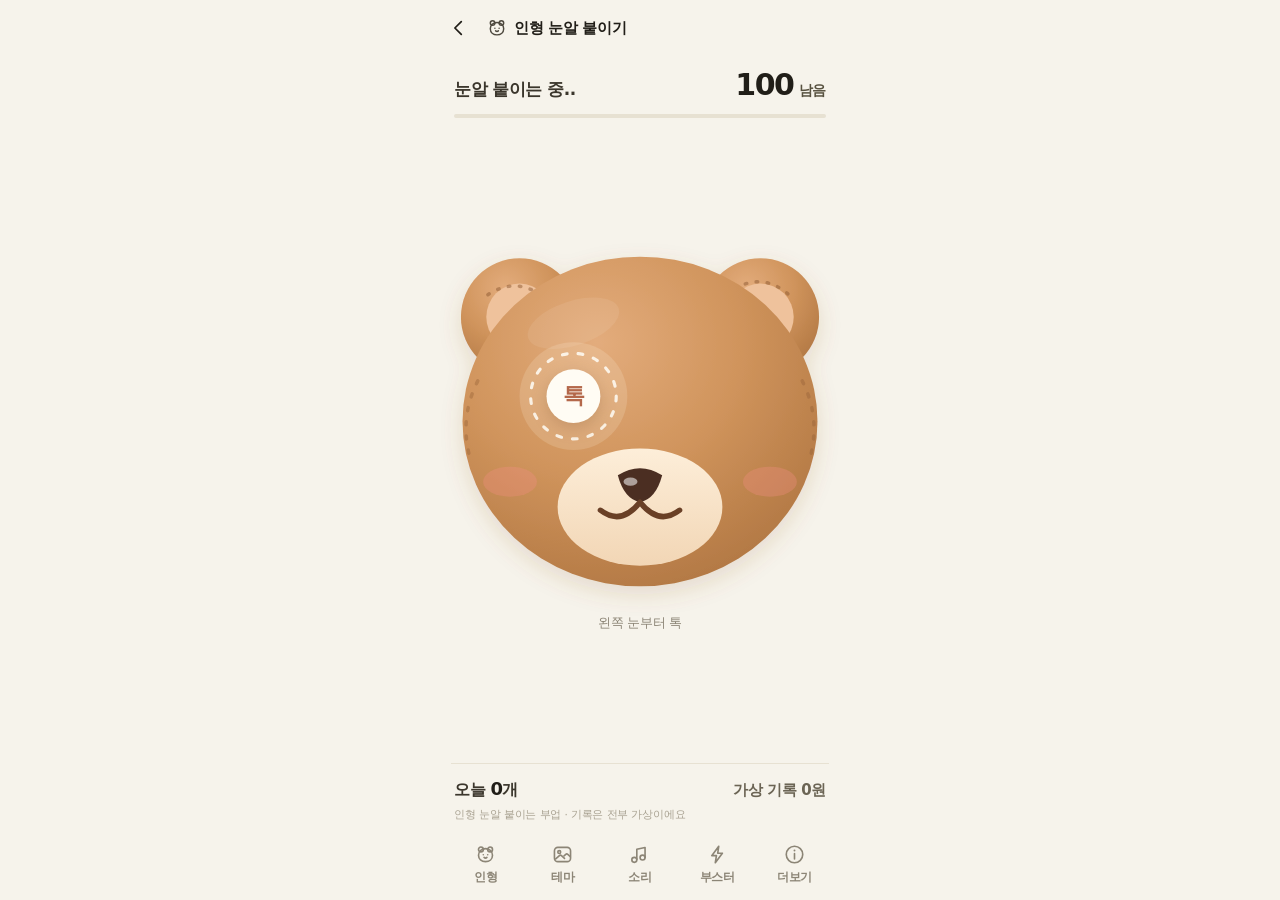
==== index.html @ b83a9cfe "인형마다 랜덤 눈 순서 + 콤보·삐끗 연출 + 최고 콤보 기록 (moktak19)" ====
<!DOCTYPE html>
<html lang="ko">
<head>
  <meta charset="utf-8" />
  <meta name="viewport" content="width=device-width, initial-scale=1, viewport-fit=cover, user-scalable=no" />
  <meta name="theme-color" content="#F6F3EB" />
  <meta name="description" content="곰돌이와 토끼 인형에 눈알을 톡톡 붙이며 잡생각을 비우는 힐링 엔터테인먼트, 인형 눈알 붙이기." />
  <title>인형 눈알 붙이기</title>
  <link rel="stylesheet" href="styles.css?v=moktak19" />
</head>
<body>
  <div class="app" id="app">

    <!-- 상단: 뒤로가기 · 앱 이름 (토스 미니앱 헤더와 같은 결) -->
    <header class="topbar">
      <button class="topbar__back" id="backBtn" type="button" aria-label="뒤로가기">
        <svg viewBox="0 0 24 24" width="22" height="22" fill="none" stroke="currentColor" stroke-width="1.9" stroke-linecap="round" stroke-linejoin="round" aria-hidden="true">
          <path d="M14.5 5 7.5 12l7 7" />
        </svg>
      </button>
      <span class="topbar__mark" aria-hidden="true">
        <svg viewBox="0 0 24 24" width="22" height="22" fill="none" stroke="currentColor" stroke-width="1.6" stroke-linecap="round" stroke-linejoin="round">
          <circle cx="7.2" cy="6.6" r="2.5" />
          <circle cx="16.8" cy="6.6" r="2.5" />
          <path d="M12 5.9c4.2 0 7.3 2.9 7.3 6.9s-3.1 6.7-7.3 6.7-7.3-2.7-7.3-6.7S7.8 5.9 12 5.9Z" />
          <path d="M9.7 12.2h.01M14.3 12.2h.01" />
          <path d="M10.5 15.1c.9.8 2.1.8 3 0" />
        </svg>
      </span>
      <h1 class="topbar__title">인형 눈알 붙이기</h1>
    </header>

    <!-- 상단 진행 한 줄 + 얇은 진행 바 -->
    <section class="progress" aria-label="오늘의 진행">
      <div class="progress__head">
        <p class="progress__label" id="progressLabel">눈알 붙이는 중..</p>
        <span class="focus-pill" id="focusPill" hidden>집중 <b id="focusTimer">30</b>초</span>
        <span class="combo-chip" id="comboChip" hidden aria-live="off">🔥 <b>2</b>연속</span>
        <p class="progress__count"><b id="remainCount">100</b><span>남음</span></p>
      </div>
      <div class="progress__track" role="progressbar" aria-label="오늘의 목표" aria-valuemin="0" aria-valuemax="100" aria-valuenow="0" id="progressBar">
        <span class="progress__fill" id="progressFill"></span>
      </div>
    </section>

    <!-- 인형 (화면의 주인공) -->
    <main class="stage" id="stage">
      <div class="doll-area" id="dollArea">
        <svg id="dollSvg" class="doll-svg" viewBox="34 0 252 294" role="img" aria-label="눈이 없는 인형. 인형 얼굴을 톡톡 눌러 눈을 붙여 주세요.">
          <defs>
            <radialGradient id="furBear" cx="38%" cy="26%" r="84%">
              <stop offset="0%" stop-color="#E3AC7C"/>
              <stop offset="48%" stop-color="#D0945C"/>
              <stop offset="100%" stop-color="#AE7440"/>
            </radialGradient>
            <radialGradient id="furRabbit" cx="38%" cy="24%" r="86%">
              <stop offset="0%" stop-color="#FFFDFA"/>
              <stop offset="52%" stop-color="#F7E5D0"/>
              <stop offset="100%" stop-color="#DDBC9A"/>
            </radialGradient>
            <linearGradient id="muzzleBear" x1="0" y1="0" x2="0" y2="1">
              <stop offset="0%" stop-color="#FDEED9"/>
              <stop offset="100%" stop-color="#F2D6B5"/>
            </linearGradient>
            <linearGradient id="muzzleRabbit" x1="0" y1="0" x2="0" y2="1">
              <stop offset="0%" stop-color="#FFFFFF"/>
              <stop offset="100%" stop-color="#FDEFE2"/>
            </linearGradient>
            <linearGradient id="ribbonSpecial" x1="0" y1="0" x2="1" y2="1">
              <stop offset="0%" stop-color="#FFE28A"/>
              <stop offset="45%" stop-color="#FFC24D"/>
              <stop offset="100%" stop-color="#F0A227"/>
            </linearGradient>
            <!-- 특별 주문 인형: 황금 털 / 리본 털 -->
            <radialGradient id="furGold" cx="36%" cy="24%" r="86%">
              <stop offset="0%" stop-color="#FFF6D4"/>
              <stop offset="42%" stop-color="#F8D172"/>
              <stop offset="78%" stop-color="#E3A32E"/>
              <stop offset="100%" stop-color="#BC7A15"/>
            </radialGradient>
            <linearGradient id="muzzleGold" x1="0" y1="0" x2="0" y2="1">
              <stop offset="0%" stop-color="#FFFAE4"/>
              <stop offset="100%" stop-color="#F6E1AB"/>
            </linearGradient>
            <radialGradient id="furRose" cx="38%" cy="24%" r="86%">
              <stop offset="0%" stop-color="#FFF4F5"/>
              <stop offset="52%" stop-color="#FBD9DF"/>
              <stop offset="100%" stop-color="#E6ADB7"/>
            </radialGradient>
            <linearGradient id="muzzleRose" x1="0" y1="0" x2="0" y2="1">
              <stop offset="0%" stop-color="#FFFFFF"/>
              <stop offset="100%" stop-color="#FCE4E8"/>
            </linearGradient>
            <radialGradient id="glowWarm">
              <stop offset="0%" stop-color="#FFD98F" stop-opacity="0.55"/>
              <stop offset="60%" stop-color="#FFD98F" stop-opacity="0.16"/>
              <stop offset="100%" stop-color="#FFD98F" stop-opacity="0"/>
            </radialGradient>
            <radialGradient id="glowRose">
              <stop offset="0%" stop-color="#FFC9D6" stop-opacity="0.5"/>
              <stop offset="60%" stop-color="#FFC9D6" stop-opacity="0.14"/>
              <stop offset="100%" stop-color="#FFC9D6" stop-opacity="0"/>
            </radialGradient>
            <filter id="plushShadow" x="-30%" y="-30%" width="160%" height="170%">
              <feDropShadow dx="0" dy="5" stdDeviation="7" flood-color="#8C5A34" flood-opacity="0.16"/>
            </filter>
          </defs>
          
          <g id="bodyLayer"></g>
          <g id="guideLayer"></g>
          <g id="eyesLayer"></g>
          <g id="fxLayer"></g>
        </svg>

        <div class="pop-layer" id="popLayer" aria-hidden="true"></div>
      </div>

      <!-- 지금 할 일 한 줄 -->
      <p class="hint" id="hint" aria-live="polite">눈을 톡 눌러 보세요</p>
    </main>

    <!-- 오늘 요약 한 줄 -->
    <section class="summary" aria-label="오늘의 기록">
      <p class="summary__left">오늘 <b id="todayCount">0</b>개</p>
      <p class="summary__right" id="summaryRight">가상 기록 0원</p>
    </section>
    <p class="notice-line">인형 눈알 붙이는 부업 · 기록은 전부 가상이에요</p>

    <!-- 하단 아이콘 탭 바 -->
    <nav class="tabbar" aria-label="메뉴">
      <button class="tab" id="tabDoll" type="button">
        <svg class="tab__icon" viewBox="0 0 24 24" fill="none" stroke="currentColor" stroke-width="1.7" stroke-linecap="round" stroke-linejoin="round" aria-hidden="true">
          <circle cx="7.2" cy="6.7" r="2.5" />
          <circle cx="16.8" cy="6.7" r="2.5" />
          <path d="M12 5.9c4.2 0 7.3 2.9 7.3 6.9s-3.1 6.7-7.3 6.7-7.3-2.7-7.3-6.7S7.8 5.9 12 5.9Z" />
          <path d="M9.7 12.2h.01M14.3 12.2h.01" />
          <path d="M10.5 15.1c.9.8 2.1.8 3 0" />
        </svg>
        <span class="tab__label">인형</span>
      </button>

      <button class="tab" id="tabTheme" type="button">
        <svg class="tab__icon" viewBox="0 0 24 24" fill="none" stroke="currentColor" stroke-width="1.7" stroke-linecap="round" stroke-linejoin="round" aria-hidden="true">
          <rect x="3.6" y="4.6" width="16.8" height="14.8" rx="3.6" />
          <circle cx="8.6" cy="9.5" r="1.5" />
          <path d="m4.9 16.6 3.9-3.5a1.6 1.6 0 0 1 2.1 0l3.2 2.9" />
          <path d="m13.6 13.5 1.8-1.6a1.6 1.6 0 0 1 2.1 0l2.4 2.2" />
        </svg>
        <span class="tab__label">테마</span>
      </button>

      <button class="tab" id="tabSound" type="button" aria-pressed="true">
        <svg class="tab__icon ico-on" viewBox="0 0 24 24" fill="none" stroke="currentColor" stroke-width="1.7" stroke-linecap="round" stroke-linejoin="round" aria-hidden="true">
          <path d="M9.2 17.1V6.6l8.6-1.9v10.4" />
          <circle cx="6.6" cy="17.6" r="2.6" />
          <circle cx="15.2" cy="15.2" r="2.6" />
        </svg>
        <svg class="tab__icon ico-off" viewBox="0 0 24 24" fill="none" stroke="currentColor" stroke-width="1.7" stroke-linecap="round" stroke-linejoin="round" aria-hidden="true">
          <path d="M9.2 17.1V6.6l8.6-1.9v10.4" />
          <circle cx="6.6" cy="17.6" r="2.6" />
          <circle cx="15.2" cy="15.2" r="2.6" />
          <path d="m4.4 4.2 15.2 15.6" />
        </svg>
        <span class="tab__label">소리</span>
      </button>

      <button class="tab" id="tabBoost" type="button">
        <svg class="tab__icon" viewBox="0 0 24 24" fill="none" stroke="currentColor" stroke-width="1.7" stroke-linecap="round" stroke-linejoin="round" aria-hidden="true">
          <path d="M13.3 3.4 6 13.2h4.9L9.7 20.6l7.4-9.9h-4.9z" />
        </svg>
        <span class="tab__label">부스터</span>
      </button>

      <button class="tab" id="tabMore" type="button">
        <svg class="tab__icon" viewBox="0 0 24 24" fill="none" stroke="currentColor" stroke-width="1.7" stroke-linecap="round" stroke-linejoin="round" aria-hidden="true">
          <circle cx="12" cy="12" r="8.6" />
          <path d="M12 11.1v5.5" />
          <circle cx="12" cy="7.9" r="1" fill="currentColor" stroke="none" />
        </svg>
        <span class="tab__label">더보기</span>
      </button>
    </nav>
  </div>

  <!-- ================= 더보기 메뉴 ================= -->
  <div class="sheet" id="moreSheet" data-overlay hidden>
    <div class="sheet__backdrop" data-close="moreSheet"></div>
    <div class="sheet__wrap">
      <div class="sheet__card" role="dialog" aria-modal="true" aria-label="더보기 메뉴">
        <button class="row" id="shareBtn" type="button">
          <svg class="row__icon" viewBox="0 0 24 24" fill="none" stroke="currentColor" stroke-width="1.7" stroke-linecap="round" stroke-linejoin="round" aria-hidden="true">
            <path d="M12 15.4V4.5" />
            <path d="m8.3 8.1 3.7-3.7 3.7 3.7" />
            <path d="M5.6 13.1v5.2a1.7 1.7 0 0 0 1.7 1.7h9.4a1.7 1.7 0 0 0 1.7-1.7v-5.2" />
          </svg>
          <span class="row__label">친구에게 공유</span>
        </button>

        <button class="row" id="notifyBtn" type="button">
          <svg class="row__icon" viewBox="0 0 24 24" fill="none" stroke="currentColor" stroke-width="1.7" stroke-linecap="round" stroke-linejoin="round" aria-hidden="true">
            <path d="M18.1 16.3H5.9c1.1-1.2 1.5-2.8 1.5-4.5 0-2.6 1.9-4.7 4.6-4.7s4.6 2.1 4.6 4.7c0 1.7.4 3.3 1.5 4.5Z" />
            <path d="M10.2 19.1a1.9 1.9 0 0 0 3.6 0" />
          </svg>
          <span class="row__label">알림 받기</span>
          <span class="row__note" id="notifyNote" hidden>켜짐</span>
        </button>

        <button class="row" id="recordBtn" type="button">
          <svg class="row__icon" viewBox="0 0 24 24" fill="none" stroke="currentColor" stroke-width="1.7" stroke-linecap="round" stroke-linejoin="round" aria-hidden="true">
            <circle cx="12" cy="12" r="3.1" />
            <path d="M12 3.6v2.1M12 18.3v2.1M3.6 12h2.1M18.3 12h2.1M6.1 6.1l1.5 1.5M16.4 16.4l1.5 1.5M17.9 6.1l-1.5 1.5M7.6 16.4l-1.5 1.5" />
          </svg>
          <span class="row__label">설정 및 기록</span>
        </button>

        <button class="row" id="aboutBtn" type="button">
          <svg class="row__icon" viewBox="0 0 24 24" fill="none" stroke="currentColor" stroke-width="1.7" stroke-linecap="round" stroke-linejoin="round" aria-hidden="true">
            <circle cx="12" cy="12" r="8.6" />
            <path d="M12 11.1v5.5" />
            <circle cx="12" cy="7.9" r="1" fill="currentColor" stroke="none" />
          </svg>
          <span class="row__label">안내 및 출처</span>
        </button>
      </div>
    </div>
  </div>

  <!-- ================= 인형 바꾸기 ================= -->
  <div class="sheet" id="dollSheet" data-overlay hidden>
    <div class="sheet__backdrop" data-close="dollSheet"></div>
    <div class="sheet__wrap">
      <div class="sheet__card" role="dialog" aria-modal="true" aria-label="인형 바꾸기">
        <p class="sheet__head">인형 바꾸기</p>
        <button class="opt" id="optBear" type="button" data-doll="bear">
          <span class="opt__face" aria-hidden="true">
            <svg viewBox="0 0 32 32" fill="none">
              <circle cx="16" cy="18" r="10" fill="#DDA36E" />
              <circle cx="7.5" cy="9.5" r="4.2" fill="#DDA36E" />
              <circle cx="24.5" cy="9.5" r="4.2" fill="#DDA36E" />
              <circle cx="12.4" cy="17.4" r="1.5" fill="#3B2A22" />
              <circle cx="19.6" cy="17.4" r="1.5" fill="#3B2A22" />
              <path d="M14.4 21.4q1.6 1.3 3.2 0" stroke="#3B2A22" stroke-width="1.3" stroke-linecap="round" />
            </svg>
          </span>
          <span class="opt__label">곰돌이</span>
          <svg class="opt__check" viewBox="0 0 24 24" width="20" height="20" fill="none" stroke="currentColor" stroke-width="2" stroke-linecap="round" stroke-linejoin="round" aria-hidden="true"><path d="m5.5 12.6 4.2 4.2 8.8-9.6" /></svg>
        </button>
        <button class="opt" id="optRabbit" type="button" data-doll="rabbit">
          <span class="opt__face" aria-hidden="true">
            <svg viewBox="0 0 32 32" fill="none">
              <ellipse cx="11.5" cy="8.5" rx="3.3" ry="6.3" fill="#F3E3D0" stroke="#E2CDB4" stroke-width="0.8" />
              <ellipse cx="20.5" cy="8.5" rx="3.3" ry="6.3" fill="#F3E3D0" stroke="#E2CDB4" stroke-width="0.8" />
              <circle cx="16" cy="19.5" r="9.4" fill="#FBF1E4" />
              <circle cx="12.7" cy="18.6" r="1.5" fill="#3B2A22" />
              <circle cx="19.3" cy="18.6" r="1.5" fill="#3B2A22" />
              <path d="M14.6 22.4q1.4 1.2 2.8 0" stroke="#3B2A22" stroke-width="1.3" stroke-linecap="round" />
            </svg>
          </span>
          <span class="opt__label">토끼</span>
          <svg class="opt__check" viewBox="0 0 24 24" width="20" height="20" fill="none" stroke="currentColor" stroke-width="2" stroke-linecap="round" stroke-linejoin="round" aria-hidden="true"><path d="m5.5 12.6 4.2 4.2 8.8-9.6" /></svg>
        </button>
      </div>
    </div>
  </div>

  <!-- ================= 테마 ================= -->
  <div class="sheet" id="themeSheet" data-overlay hidden>
    <div class="sheet__backdrop" data-close="themeSheet"></div>
    <div class="sheet__wrap">
      <div class="sheet__card" role="dialog" aria-modal="true" aria-label="배경 테마">
        <p class="sheet__head">배경 테마</p>
        <div class="swatches" id="swatches" role="group" aria-label="배경 테마"></div>
        <button class="row" id="ribbonRow" type="button">
          <svg class="row__icon" viewBox="0 0 24 24" fill="none" stroke="currentColor" stroke-width="1.7" stroke-linecap="round" stroke-linejoin="round" aria-hidden="true">
            <path d="M12 3.6 14 9l5.8.6-4.3 3.8 1.2 5.7L12 16.3 7.3 19.1l1.2-5.7L4.2 9.6 10 9z" />
          </svg>
          <span class="row__label">스페셜 배경</span>
          <span class="row__note" id="ribbonNote">광고 보고 열기</span>
        </button>
      </div>
    </div>
  </div>

  <!-- ================= 알림 받기 (버튼을 눌렀을 때만) ================= -->
  <div class="notify" id="notifySheet" data-overlay hidden>
    <div class="notify__backdrop" data-close="notifySheet"></div>
    <div class="notify__panel" role="dialog" aria-modal="true" aria-labelledby="notifyTitle">
      <h2 class="notify__title" id="notifyTitle">매일 인형 눈알 알림을<br />보내드릴까요?</h2>
      <p class="notify__sub" id="notifySub">눈알 붙일 시간, 살짝 알려드릴게요</p>

      <div class="notify__preview">
        <span class="notify__icon" aria-hidden="true">
          <svg viewBox="0 0 32 32" fill="none">
            <circle cx="16" cy="18.5" r="9" fill="#DDA36E" />
            <circle cx="8.4" cy="10.4" r="3.7" fill="#DDA36E" />
            <circle cx="23.6" cy="10.4" r="3.7" fill="#DDA36E" />
            <circle cx="12.8" cy="17.6" r="1.4" fill="#3B2A22" />
            <circle cx="19.2" cy="17.6" r="1.4" fill="#3B2A22" />
            <path d="M14.6 21.4q1.4 1.2 2.8 0" stroke="#3B2A22" stroke-width="1.2" stroke-linecap="round" />
          </svg>
        </span>
        <div class="notify__text">
          <p class="notify__text-title">오늘의 눈알</p>
          <p class="notify__text-body" id="notifyPreview">오늘 남은 눈알, 인형에 톡 붙이러 오세요.</p>
        </div>
      </div>

      <p class="notify__consent" id="notifyConsent">선택 · 인형 눈알 알림 신청서</p>

      <button class="btn-toss" id="notifyAgree" type="button">동의하고 알림받기</button>
      <button class="btn-toss btn-toss--ghost" id="notifyLater" type="button">나중에</button>
    </div>
  </div>

  <!-- ================= 종료 확인 ================= -->
  <div class="modal" id="exitModal" data-overlay hidden>
    <div class="modal-backdrop" data-close="exitModal"></div>
    <div class="modal-card" role="dialog" aria-modal="true" aria-labelledby="exitTitle">
      <h2 id="exitTitle">앱을 종료할까요?</h2>
      <p>지금까지 만든 인형 <b id="exitTotal">0</b>개는 기기에 저장돼요.<br />내일 또 만나요!</p>
      <div class="modal-actions">
        <button class="btn btn--ghost" id="exitStay" type="button">계속 만들기</button>
        <button class="btn btn--dark" id="exitLeave" type="button">나가기</button>
      </div>
    </div>
  </div>

  <!-- ================= 설정 및 기록 ================= -->
  <div class="modal" id="recordModal" data-overlay hidden>
    <div class="modal-backdrop" data-close="recordModal"></div>
    <div class="modal-card modal-card--left" role="dialog" aria-modal="true" aria-labelledby="recordTitle">
      <h2 id="recordTitle">설정 및 기록</h2>
      <p class="modal-lead">기록은 이 기기의 브라우저에만 저장돼요.</p>
      <div class="stat-grid">
        <span>완성한 인형<strong id="statTotal">0</strong></span>
        <span>오늘 완성<strong id="statToday">0</strong></span>
        <span>특별 주문<strong id="statEvent">0</strong></span>
        <span>최고 콤보<strong id="statCombo">0연속</strong></span>
      </div>
      <div class="switch-row">
        <span>눈 위치 가이드</span>
        <button class="switch" id="guideSwitch" type="button" role="switch" aria-checked="true" aria-label="눈 위치 가이드">
          <i aria-hidden="true"></i>
        </button>
      </div>
      <div class="modal-actions">
        <button class="btn btn--ghost" id="resetBtn" type="button">기록 초기화</button>
        <button class="btn btn--primary" type="button" data-close="recordModal">확인</button>
      </div>
    </div>
  </div>

  <!-- ================= 안내 및 출처 ================= -->
  <div class="modal" id="aboutModal" data-overlay hidden>
    <div class="modal-backdrop" data-close="aboutModal"></div>
    <div class="modal-card modal-card--left" role="dialog" aria-modal="true" aria-labelledby="aboutTitle">
      <h2 id="aboutTitle">안내 및 출처</h2>
      <dl class="about-list">
        <dt>랜덤 눈 순서</dt>
        <dd>인형마다 <b>왼쪽·오른쪽</b> 중 먼저 붙일 눈이 랜덤으로 정해져요. 점선 가이드와 한 줄 안내가 가리키는 눈부터 톡 붙이면 돼요.</dd>
        <dt>콤보</dt>
        <dd>순서대로 실수 없이 완성하면 <b>연속 콤보</b>가 쌓이고, 5연속·10연속부터는 가상 기록에 작은 보너스가 붙어요. 반대쪽 눈이나 다른 곳을 누르면 콤보가 <b>0</b>으로 돌아가고, 바로 이어서 붙일 수 있어요. 점수·등급·제한시간은 없어요.</dd>
        <dt>가상 기록</dt>
        <dd>오늘의 기록은 앱을 즐기기 위한 <b>가상의 숫자</b>예요. 실제 현금이나 토스포인트로 지급되지 않아요.</dd>
        <dt>광고</dt>
        <dd>화면 아래 <b>배너 광고</b>는 앱을 쓰는 동안 조용히 보여요. 보상형 광고(집중 모드·스페셜 배경)는 <b>사전 안내를 거쳐</b> 재생되고, 쉬어가기 카드는 광고 없이 이어져요.</dd>
        <dt>알림</dt>
        <dd>알림은 <b>동의한 경우에만</b> 매일 저녁 8시에 보내요. 더보기 → 알림 받기에서 언제든 끌 수 있어요.</dd>
        <dt>그림과 소리</dt>
        <dd>인형 그림은 직접 그린 인라인 SVG, 소리는 Web Audio로 만든 합성음이에요. 외부 이미지·폰트·음원 요청은 없어요.</dd>
        <dt>저장</dt>
        <dd>만든 인형 수와 설정은 이 기기의 브라우저 저장소에만 남아요.</dd>
      </dl>
      <div class="modal-actions">
        <button class="btn btn--primary" type="button" data-close="aboutModal">확인</button>
      </div>
    </div>
  </div>

  <!-- ================= 광고 사전 안내 ================= -->
  <div class="modal" id="adNoticeModal" data-overlay hidden>
    <div class="modal-backdrop" data-close="adNoticeModal"></div>
    <div class="modal-card" role="dialog" aria-modal="true" aria-labelledby="adNoticeTitle">
      <span class="pill pill--ad">광고 안내</span>
      <h2 id="adNoticeTitle">광고를 보고 이어서 즐겨요</h2>
      <p id="adNoticeDesc">광고 시청 후 적용돼요.</p>
      <p class="ad-notice-note">광고는 몇 초간 재생되고, 끝까지 보면 적용돼요. 중간에 닫으면 적용되지 않아요.</p>
      <div class="modal-actions">
        <button class="btn btn--ghost" id="adCancel" type="button">다음에</button>
        <button class="btn btn--primary" id="adConfirm" type="button">광고 보기</button>
      </div>
    </div>
  </div>

  <!-- ================= 광고 재생 (데모) ================= -->
  <div class="modal modal--ad" id="adPlayerModal" data-overlay hidden>
    <div class="modal-backdrop"></div>
    <div class="ad-player" role="dialog" aria-modal="true" aria-labelledby="adPlayerTitle">
      <div class="ad-player__top">
        <span class="pill pill--demo" id="adPlayerKind">보상형 광고 (데모)</span>
        <span class="ad-player__left" id="adPlayerLeft">5초</span>
      </div>
      <div class="ad-player__scene" aria-hidden="true">
        <div class="ad-scene__bear">🧸</div>
        <div class="ad-scene__copy" id="adPlayerTitle">곰돌이도 깜짝 놀란<br />광고 시청 시간</div>
        <div class="ad-scene__spark">✦</div>
        <div class="ad-scene__spark ad-scene__spark--2">✦</div>
      </div>
      <div class="ad-player__bar"><span id="adPlayerFill"></span></div>
      <p class="ad-player__note">데모 광고예요. 실제 광고가 아닙니다.<br />끝까지 보면 적용돼요.</p>
    </div>
  </div>

  <!-- ================= 쉬어가기 카드 (배너를 눌렀을 때만) ================= -->
  <div class="modal" id="restModal" data-overlay hidden>
    <div class="modal-backdrop" data-close="restModal"></div>
    <div class="modal-card modal-card--rest" role="dialog" aria-modal="true" aria-labelledby="restTitle">
      <div class="rest-burst" id="restBurst" aria-hidden="true"></div>
      <span class="pill pill--coral" id="restPill">잠깐 쉬어가요</span>
      <h2 id="restTitle">인형 10개 완성!</h2>
      <p id="restMessage">어깨 한 번 펴고, 물 한 모금 마셔요.</p>
      <div class="rest-summary" id="restSummary"></div>
      <p class="rest-note">쉬는 동안 광고는 나오지 않아요.</p>
      <div class="modal-actions">
        <button class="btn btn--primary" id="restClose" type="button">계속 만들기</button>
      </div>
    </div>
  </div>

  <!-- 쉬어가기 배너: 흐름을 끊지 않는 가벼운 알림 -->
  <button class="rest-banner" id="restBanner" type="button" hidden>
    <span class="rest-banner__leaf" aria-hidden="true">
      <svg viewBox="0 0 24 24" width="16" height="16" fill="none" stroke="currentColor" stroke-width="1.7" stroke-linecap="round" stroke-linejoin="round">
        <path d="M19.5 4.6c-7.6.3-13 3.8-13 9.7 0 1.6.4 3 1.1 4.1" />
        <path d="M6.3 18.7C4.9 15.4 5.8 11.9 8.6 9.4c2.2-2 5.5-3.1 9-3" />
      </svg>
    </span>
    <span class="rest-banner__text">인형 <b id="restBannerCount">10</b>개 완성! 잠깐 쉬어갈까요?</span>
    <span class="rest-banner__cta">쉬어가기</span>
  </button>

  <div class="toast" id="toast" hidden role="status"></div>

  <!-- 하단 고정 배너 자리: 토스 앱에서 TossAds.attachBanner가 채워요 (높이 102px) -->
  <div class="banner-slot" id="tossBannerSlot" hidden></div>

  <noscript>
    <p style="padding:24px;text-align:center;font-family:sans-serif">이 미니앱을 사용하려면 자바스크립트를 켜 주세요.</p>
  </noscript>

  <script src="app.js?v=moktak19"></script>
</body>
</html>
---- styles.css ----
/* =========================================================
   인형 눈알 붙이기 — styles.css
   목탁 두드리기 스타일: 크림 배경 · 카드 없는 큰 인형 · 얇은 진행 바 · 아이콘 탭 바
   외부 리소스 없음 (폰트·이미지·CDN 요청 0건)
   ========================================================= */

:root {
  --bg: #F6F3EB;
  --bg-soft: #F1EDE1;
  --card: #FBF8F0;
  --sheet: #F5F0E4;
  --ink: #211E18;
  --ink-2: #4E493F;
  --ink-3: #8C8576;
  --ink-4: #A9A292;
  --line: #E7E1D2;
  --track: #DFD8C7;
  --fill: #B9AE97;
  --blue: #3182F6;
  --blue-deep: #1B64DA;
  --coral: #E8705A;
  --mint: #3FAE8E;
  --shadow-card: 0 18px 46px rgba(62, 52, 32, 0.16), 0 2px 8px rgba(62, 52, 32, 0.05);
  --radius-lg: 24px;
  --radius-md: 18px;
  --banner-h: 0px;   /* 하단 고정 배너 자리 (토스 앱에서 102px) */
  --font: "Pretendard", "Apple SD Gothic Neo", "Malgun Gothic", system-ui, -apple-system, "Segoe UI", sans-serif;
}

* { box-sizing: border-box; }

[hidden] { display: none !important; }

html, body {
  margin: 0;
  padding: 0;
  min-height: 100%;
}

body {
  overflow-x: hidden;
  font-family: var(--font);
  word-break: keep-all;
  overflow-wrap: break-word;
  color: var(--ink);
  background: var(--bg);
  -webkit-font-smoothing: antialiased;
  -webkit-tap-highlight-color: transparent;
  overscroll-behavior-y: none;
}

/* ---------------- 앱 틀 ---------------- */
.app {
  position: relative;
  width: 100%;
  max-width: 430px;
  min-height: 100dvh;
  margin: 0 auto;
  padding: 0 22px;
  display: flex;
  flex-direction: column;
}

/* ---------------- 상단 ---------------- */
.topbar {
  display: flex;
  align-items: center;
  gap: 3px;
  height: 56px;
  flex: 0 0 auto;
  padding-top: env(safe-area-inset-top);
}

.topbar__back {
  width: 38px;
  height: 38px;
  margin-left: -11px;
  display: grid;
  place-items: center;
  border: 0;
  border-radius: 50%;
  background: transparent;
  color: var(--ink);
  cursor: pointer;
  transition: background 0.16s ease, transform 0.16s ease;
}
.topbar__back:active { background: rgba(33, 30, 24, 0.06); transform: scale(0.94); }

.topbar__mark {
  display: grid;
  place-items: center;
  width: 26px;
  height: 26px;
  margin: 0 1px 0 3px;
  color: var(--ink-2);
}

.topbar__title {
  margin: 0;
  font-size: 15px;
  font-weight: 600;
  letter-spacing: -0.35px;
  color: var(--ink);
  white-space: nowrap;
  overflow: hidden;
  text-overflow: ellipsis;
}

/* ---------------- 진행 한 줄 ---------------- */
.progress {
  flex: 0 0 auto;
  margin-top: 14px;
  padding: 0 3px;
}

.progress__head {
  display: flex;
  align-items: baseline;
  gap: 8px;
}

.progress__label {
  margin: 0;
  min-width: 0;
  font-size: 17px;
  font-weight: 600;
  letter-spacing: -0.5px;
  color: #3B362C;
  white-space: nowrap;
  overflow: hidden;
  text-overflow: ellipsis;
}

.focus-pill {
  padding: 3px 8px 4px;
  border-radius: 999px;
  background: #EEE5CF;
  color: #7A6535;
  font-size: 10.5px;
  font-weight: 700;
  letter-spacing: -0.2px;
  white-space: nowrap;
  animation: chipPop 0.3s ease both;
}
.focus-pill b { font-weight: 800; font-variant-numeric: tabular-nums; }

/* 연속 콤보 칩: 진행 한 줄 안에서 진행을 방해하지 않는 작은 칩 */
.combo-chip {
  flex: 0 0 auto;
  padding: 3px 8px 4px;
  border-radius: 999px;
  background: #F7E4D8;
  color: #A85A36;
  font-size: 10.5px;
  font-weight: 700;
  letter-spacing: -0.2px;
  white-space: nowrap;
  font-variant-numeric: tabular-nums;
}
.combo-chip b { font-weight: 800; }
.combo-chip.is-hot { background: #F5D3B8; color: #8E3F1F; }
.combo-chip.is-pop { animation: chipPop 0.32s cubic-bezier(0.2, 1.5, 0.4, 1) both; }

.progress__count {
  margin: 0 0 0 auto;
  display: flex;
  align-items: baseline;
  gap: 5px;
  white-space: nowrap;
}
.progress__count b {
  font-size: 30px;
  font-weight: 800;
  letter-spacing: -1.4px;
  line-height: 1;
  color: var(--ink);
  font-variant-numeric: tabular-nums;
}
.progress__count span {
  font-size: 14px;
  font-weight: 600;
  letter-spacing: -0.3px;
  color: #57513F;
}

.progress__track {
  height: 4px;
  margin-top: 13px;
  border-radius: 999px;
  background: var(--track);
  overflow: hidden;
}
.progress__fill {
  display: block;
  height: 100%;
  width: 0%;
  border-radius: inherit;
  background: var(--fill);
  transition: width 0.5s cubic-bezier(0.22, 1, 0.36, 1), background 0.3s ease;
}
.progress.is-done .progress__fill { background: #94B49F; }
.progress.is-done .progress__count b { color: #3D6B54; }

/* ---------------- 인형 무대 (카드 없음) ---------------- */
.stage {
  position: relative;
  flex: 1 1 auto;
  min-height: 0;
  display: flex;
  flex-direction: column;
  align-items: center;
  justify-content: center;
  padding: 4px 0 0;
  touch-action: manipulation;
}

.doll-area {
  position: relative;
  width: 100%;
  flex: 0 1 auto;
  display: flex;
  align-items: center;
  justify-content: center;
}

/* 삐끗: 콤보가 끊길 때 인형이 짧게 흔들려요 */
.doll-area.is-shake { animation: dollShake 0.42s cubic-bezier(0.36, 0.07, 0.19, 0.97); }

.doll-svg {
  flex: 0 0 auto;
  width: min(96vw, 50dvh, 374px);
  height: auto;
  display: block;
  overflow: visible;
  cursor: pointer;
  touch-action: manipulation;
  user-select: none;
  -webkit-user-select: none;
}


.doll-svg.is-enter #bodyLayer { animation: dollEnter 0.26s cubic-bezier(0.2, 1.2, 0.35, 1) both; }
.doll-svg.is-float #bodyLayer { animation: dollFloat 4s ease-in-out infinite; }
.doll-svg.is-happy #bodyLayer { animation: dollHappy 0.34s cubic-bezier(0.3, 1.4, 0.4, 1); }
.doll-svg.is-peek #bodyLayer { animation: dollPeek 0.45s ease-in-out; }

/* 특별 주문 인형: 은은하게 번지는 빛과 장식 */
.event-glow {
  transform-box: fill-box;
  transform-origin: center;
  animation: eventGlow 3.2s ease-in-out infinite;
}
.event-deco { filter: drop-shadow(0 2px 3px rgba(120, 80, 30, 0.22)); }

/* ---------------- 눈알 ---------------- */
.eye { transform-box: view-box; }
.eye-inner {
  transform-box: fill-box;
  transform-origin: center;
  animation: eyePress 0.15s cubic-bezier(0.2, 1.2, 0.4, 1) both;
}
.eye .eye-white { fill: #fffdf8; stroke: rgba(96, 62, 40, 0.24); stroke-width: 1.4; }
.eye .eye-iris { fill: #3b2a22; }
.eye .eye-glint { fill: #fff; }

.ripple {
  fill: none;
  stroke: #C98563;
  stroke-width: 2;
  transform-box: fill-box;
  transform-origin: center;
  animation: rippleOut 0.34s ease-out forwards;
}
.glue {
  fill: #F3E1BC;
  opacity: 0.8;
  transform-box: fill-box;
  transform-origin: center;
  animation: glueSquish 0.32s ease-out forwards;
}

/* ---------------- 톡톡 가이드 ---------------- */
.guide-halo { fill: #FFF6E4; opacity: 0.16; animation: guideHalo 2.2s ease-in-out infinite; }
.guide-ring {
  fill: none;
  stroke: #FFFDF6;
  stroke-width: 2;
  stroke-dasharray: 3 7;
  stroke-linecap: round;
  opacity: 0.85;
  animation: guideSpin 9s linear infinite;
}
.guide-ring.is-soft { opacity: 0.38; }
.guide-ring.is-nudge { animation: guideNudge 0.5s ease-in-out 2; }

.tap-pointer { filter: drop-shadow(0 3px 5px rgba(110, 62, 34, 0.22)); }
.tap-pointer__bob { animation: pointerBob 1.2s ease-in-out infinite; }
.tap-pointer__label {
  font-family: var(--font);
  font-size: 14px;
  font-weight: 800;
  letter-spacing: -0.2px;
  fill: #B4684A;
}

/* ---------------- 한 줄 안내 ---------------- */
.hint {
  position: relative;
  z-index: 2;
  flex: 0 0 auto;
  margin: 8px 0 0;
  min-height: 20px;
  display: flex;
  align-items: center;
  justify-content: center;
  padding: 0 6px;
  text-align: center;
  font-size: 13px;
  font-weight: 500;
  line-height: 1.45;
  letter-spacing: -0.25px;
  color: var(--ink-3);
}
.hint.is-reaction {
  color: #3C372C;
  font-weight: 700;
  animation: hintPop 0.34s cubic-bezier(0.2, 1.5, 0.4, 1) both;
}
.hint.is-event { color: #9A6A16; }
.hint.is-event.is-reaction { color: #8A5C10; }

/* 연출 */
.pop-layer { position: absolute; inset: 0; pointer-events: none; overflow: hidden; z-index: 4; }

.confetti {
  position: absolute;
  top: 0;
  left: 0;
  width: 7px;
  height: 11px;
  border-radius: 2px;
  opacity: 0;
  animation: confettiFall 1.1s ease-out forwards;
}
.spark {
  position: absolute;
  font-size: 12px;
  color: #D9A93F;
  opacity: 0;
  animation: sparkle 0.7s ease-out forwards;
}

/* ---------------- 오늘 요약 ---------------- */
.summary {
  flex: 0 0 auto;
  display: flex;
  align-items: baseline;
  justify-content: space-between;
  gap: 12px;
  margin-top: 8px;
  padding: 14px 3px 0;
  border-top: 1px solid var(--line);
}
.summary__left,
.summary__right {
  margin: 0;
  font-size: 16px;
  font-weight: 600;
  letter-spacing: -0.4px;
  color: #3B362C;
  white-space: nowrap;
}
.summary__left b {
  font-size: 18px;
  font-weight: 800;
  letter-spacing: -0.5px;
  color: var(--ink);
  font-variant-numeric: tabular-nums;
}
.summary__right {
  font-size: 15px;
  font-weight: 600;
  color: #6B6454;
  font-variant-numeric: tabular-nums;
}

.notice-line {
  flex: 0 0 auto;
  margin: 7px 0 0;
  padding: 0 3px;
  font-size: 10.5px;
  font-weight: 500;
  letter-spacing: -0.15px;
  color: var(--ink-4);
}

/* ---------------- 하단 아이콘 탭 바 ---------------- */
.tabbar {
  flex: 0 0 auto;
  display: grid;
  grid-template-columns: repeat(5, 1fr);
  gap: 0;
  margin: 6px -4px 0;
  padding: 6px 0 calc(8px + env(safe-area-inset-bottom));
}

.tab {
  position: relative;
  display: flex;
  flex-direction: column;
  align-items: center;
  justify-content: center;
  gap: 5px;
  min-height: 58px;
  padding: 6px 0 7px;
  border: 0;
  border-radius: 15px;
  background: transparent;
  color: #8C8576;
  font-family: inherit;
  cursor: pointer;
  transition: background 0.18s ease, color 0.18s ease, transform 0.14s ease;
}
.tab:active { transform: scale(0.96); }
.tab.is-active { background: rgba(60, 50, 30, 0.07); color: var(--ink); }

.tab__icon {
  width: 23px;
  height: 23px;
  display: block;
}
.tab__label {
  font-size: 12px;
  font-weight: 600;
  letter-spacing: -0.3px;
  line-height: 1;
  white-space: nowrap;
}

.tab .ico-off { display: none; }
.tab.is-muted .ico-on { display: none; }
.tab.is-muted .ico-off { display: block; }

/* ---------------- 바텀시트 (더보기 · 인형 · 테마) ---------------- */
.sheet {
  position: fixed;
  inset: 0;
  z-index: 110;
  display: flex;
  align-items: flex-end;
  justify-content: center;
}

.sheet__backdrop {
  position: absolute;
  inset: 0;
  background: rgba(38, 32, 20, 0.38);
  animation: fadeIn 0.2s ease both;
}

.sheet__wrap {
  position: relative;
  z-index: 1;
  width: 100%;
  max-width: 430px;
  padding: 0 14px calc(78px + env(safe-area-inset-bottom));
  animation: sheetUp 0.3s cubic-bezier(0.22, 1, 0.36, 1) both;
}

.sheet__card {
  padding: 7px 6px;
  border-radius: 22px;
  background: var(--sheet);
  box-shadow: 0 24px 60px rgba(46, 38, 22, 0.26);
}

.sheet__head {
  margin: 0;
  padding: 12px 16px 6px;
  font-size: 12.5px;
  font-weight: 600;
  letter-spacing: -0.2px;
  color: var(--ink-3);
}

.row {
  display: flex;
  align-items: center;
  gap: 14px;
  width: 100%;
  min-height: 58px;
  padding: 14px 16px;
  border: 0;
  border-radius: 16px;
  background: transparent;
  font-family: inherit;
  font-size: 15.5px;
  font-weight: 600;
  letter-spacing: -0.4px;
  color: #29251D;
  text-align: left;
  cursor: pointer;
  transition: background 0.15s ease;
}
.row:active { background: rgba(33, 30, 24, 0.06); }
.row__icon { flex: 0 0 auto; width: 22px; height: 22px; color: #38332A; }
.row__label { flex: 1 1 auto; min-width: 0; }
.row__note {
  flex: 0 0 auto;
  font-size: 12px;
  font-weight: 600;
  color: var(--ink-3);
  letter-spacing: -0.2px;
}

/* 인형 · 테마 옵션 */
.opt {
  display: flex;
  align-items: center;
  gap: 13px;
  width: 100%;
  min-height: 62px;
  padding: 10px 16px;
  border: 0;
  border-radius: 16px;
  background: transparent;
  font-family: inherit;
  font-size: 15.5px;
  font-weight: 600;
  letter-spacing: -0.4px;
  color: #29251D;
  text-align: left;
  cursor: pointer;
  transition: background 0.15s ease;
}
.opt:active { background: rgba(33, 30, 24, 0.06); }
.opt__face {
  flex: 0 0 auto;
  width: 34px;
  height: 34px;
  display: grid;
  place-items: center;
  border-radius: 50%;
  background: #EFE9DA;
}
.opt__face svg { width: 30px; height: 30px; display: block; }
.opt__label { flex: 1 1 auto; }
.opt__check { flex: 0 0 auto; color: var(--ink-3); opacity: 0; transform: scale(0.8); transition: opacity 0.15s ease, transform 0.15s ease; }
.opt.is-active .opt__check { opacity: 1; transform: scale(1); }
.opt.is-active .opt__label { font-weight: 700; }

.swatches {
  display: flex;
  gap: 12px;
  padding: 10px 18px 16px;
}
.swatch {
  width: 34px;
  height: 34px;
  padding: 0;
  border: 1px solid rgba(60, 50, 30, 0.14);
  border-radius: 50%;
  cursor: pointer;
  background-clip: content-box;
  transition: transform 0.15s ease, box-shadow 0.15s ease;
}
.swatch:active { transform: scale(0.92); }
.swatch.is-active { box-shadow: 0 0 0 2px var(--bg-soft), 0 0 0 4px #6F6753; }
.swatch--special {
  background:
    linear-gradient(135deg, #FFE28A 0%, #FFC24D 48%, #F0A227 100%);
}

/* ---------------- 알림 동의 시트 (다크) ---------------- */
.notify {
  position: fixed;
  inset: 0;
  z-index: 120;
  display: flex;
  align-items: flex-end;
  justify-content: center;
}

.notify__backdrop {
  position: absolute;
  inset: 0;
  background: rgba(10, 10, 12, 0.55);
  animation: fadeIn 0.2s ease both;
}

.notify__panel {
  position: relative;
  z-index: 1;
  width: 100%;
  max-width: 430px;
  padding: 28px 24px calc(16px + env(safe-area-inset-bottom));
  border-radius: 24px 24px 0 0;
  background: #17171C;
  color: #fff;
  box-shadow: 0 -20px 60px rgba(0, 0, 0, 0.4);
  animation: sheetUp 0.32s cubic-bezier(0.22, 1, 0.36, 1) both;
}

.notify__title {
  margin: 6px 0 10px;
  font-size: 24px;
  font-weight: 800;
  line-height: 1.32;
  letter-spacing: -0.8px;
  color: #fff;
}
.notify__title span { display: block; }

.notify__sub {
  margin: 0 0 22px;
  font-size: 15px;
  font-weight: 500;
  line-height: 1.45;
  letter-spacing: -0.4px;
  color: #8B8B94;
}

.notify__preview {
  display: flex;
  align-items: flex-start;
  gap: 13px;
  padding: 15px 16px;
  border-radius: 16px;
  background: #232329;
}
.notify__icon {
  flex: 0 0 auto;
  width: 38px;
  height: 38px;
  display: grid;
  place-items: center;
  border-radius: 11px;
  background: #0F1B33;
}
.notify__icon svg { width: 30px; height: 30px; display: block; }
.notify__text { min-width: 0; }
.notify__text-title {
  margin: 1px 0 4px;
  font-size: 13.5px;
  font-weight: 700;
  letter-spacing: -0.3px;
  color: #C9C9D2;
}
.notify__text-body {
  margin: 0;
  font-size: 14px;
  font-weight: 500;
  line-height: 1.45;
  letter-spacing: -0.3px;
  color: #9A9AA4;
  word-break: keep-all;
}

.notify__consent {
  margin: 22px 0 10px;
  font-size: 13px;
  font-weight: 500;
  letter-spacing: -0.25px;
  color: #6E6E78;
}

.btn-toss {
  display: block;
  width: 100%;
  min-height: 56px;
  margin-top: 10px;
  padding: 0 16px;
  border: 0;
  border-radius: 14px;
  background: var(--blue);
  color: #fff;
  font-family: inherit;
  font-size: 16px;
  font-weight: 700;
  letter-spacing: -0.4px;
  cursor: pointer;
  transition: transform 0.14s ease, filter 0.14s ease;
}
.btn-toss:active { transform: scale(0.985); filter: brightness(0.94); }
.btn-toss--ghost { background: #2A2A32; color: #C4C4CC; }

/* ---------------- 모달 공통 ---------------- */
.modal {
  position: fixed;
  inset: 0;
  z-index: 100;
  display: grid;
  place-items: center;
  padding: 22px;
}

.modal-backdrop {
  position: absolute;
  inset: 0;
  background: rgba(38, 32, 20, 0.42);
  animation: fadeIn 0.2s ease both;
}

.modal-card {
  position: relative;
  width: 100%;
  max-width: 328px;
  padding: 26px 22px 20px;
  border-radius: var(--radius-lg);
  background: var(--card);
  box-shadow: var(--shadow-card);
  text-align: center;
  animation: modalIn 0.3s cubic-bezier(0.22, 1.25, 0.36, 1) both;
  max-height: 86dvh;
  overflow: auto;
}

.modal-card--left { text-align: left; }

.modal-card h2 {
  margin: 0 0 8px;
  font-size: 19px;
  font-weight: 800;
  letter-spacing: -0.6px;
  color: var(--ink);
}
.modal-card p {
  margin: 0 0 6px;
  word-break: keep-all;
  font-size: 13.5px;
  line-height: 1.6;
  letter-spacing: -0.25px;
  color: var(--ink-2);
}
.modal-card p b { color: var(--ink); }

.modal-lead { font-weight: 600; color: var(--ink-2) !important; margin-top: 2px; }

.modal-actions {
  display: flex;
  gap: 8px;
  margin-top: 18px;
}
.modal-actions .btn { flex: 1; }

.pill {
  display: inline-block;
  padding: 4px 10px;
  border-radius: 999px;
  font-size: 10.5px;
  font-weight: 700;
  letter-spacing: 0.1px;
}
.pill--mint { background: #E1F1E9; color: #2C7B62; }
.pill--coral { background: #F5E2DA; color: #A1563F; }
.pill--ad { background: #F3E9D2; color: #8A6A22; }
.pill--demo { background: rgba(255, 255, 255, 0.14); color: #fff; }

/* 설정 및 기록 */
.stat-grid {
  display: grid;
  grid-template-columns: 1fr 1fr;
  gap: 8px;
  margin: 14px 0 10px;
}
.stat-grid span {
  flex: 1;
  padding: 12px 14px;
  border-radius: 14px;
  background: var(--bg-soft);
  text-align: left;
  font-size: 11.5px;
  font-weight: 600;
  color: var(--ink-3);
  letter-spacing: -0.2px;
}
.stat-grid strong {
  display: block;
  margin-top: 3px;
  font-size: 17px;
  font-weight: 800;
  letter-spacing: -0.5px;
  color: var(--ink);
  font-variant-numeric: tabular-nums;
}

.switch-row {
  display: flex;
  align-items: center;
  justify-content: space-between;
  gap: 10px;
  margin-top: 10px;
  padding: 12px 15px;
  border-radius: 14px;
  background: var(--bg-soft);
  font-size: 13px;
  font-weight: 600;
  letter-spacing: -0.25px;
  color: var(--ink-2);
  text-align: left;
}

.switch {
  flex: 0 0 auto;
  width: 44px;
  height: 26px;
  padding: 3px;
  border: 0;
  border-radius: 999px;
  background: rgba(90, 78, 55, 0.2);
  cursor: pointer;
  transition: background 0.2s ease;
}
.switch i {
  display: block;
  width: 20px;
  height: 20px;
  border-radius: 50%;
  background: #fff;
  box-shadow: 0 1px 3px rgba(60, 48, 28, 0.22);
  transition: transform 0.2s cubic-bezier(0.3, 1.2, 0.5, 1);
}
.switch[aria-checked="true"] { background: #6F9B84; }
.switch[aria-checked="true"] i { transform: translateX(18px); }

/* 안내 및 출처 */
.about-list {
  margin: 14px 0 0;
  padding: 0;
  text-align: left;
}
.about-list dt {
  margin-top: 12px;
  font-size: 11.5px;
  font-weight: 700;
  letter-spacing: -0.1px;
  color: var(--ink-3);
}
.about-list dt:first-child { margin-top: 0; }
.about-list dd {
  margin: 3px 0 0;
  font-size: 12.5px;
  line-height: 1.62;
  letter-spacing: -0.25px;
  color: var(--ink-2);
  word-break: keep-all;
}
.about-list b { color: var(--ink); font-weight: 700; }

/* ---------------- 버튼 ---------------- */
.btn {
  min-height: 46px;
  padding: 0 14px;
  border: 0;
  border-radius: 14px;
  font-family: inherit;
  font-size: 14px;
  font-weight: 700;
  letter-spacing: -0.3px;
  cursor: pointer;
  transition: transform 0.14s ease, filter 0.14s ease;
}
.btn:active { transform: scale(0.975); }
.btn--primary { background: var(--blue); color: #fff; }
.btn--primary:active { filter: brightness(0.95); }
.btn--ghost { background: var(--bg-soft); color: var(--ink-2); }
.btn--dark { background: #2B2720; color: #fff; }

/* ---------------- 광고 사전 안내 ---------------- */
.ad-notice-note {
  margin-top: 10px !important;
  padding: 10px 12px;
  border-radius: 12px;
  background: var(--bg-soft);
  font-size: 11px !important;
  line-height: 1.55 !important;
  color: var(--ink-3) !important;
  text-align: left;
}

/* ---------------- 광고 재생 ---------------- */
.modal--ad { padding: 18px; }
.modal--ad .modal-backdrop { background: rgba(22, 20, 16, 0.62); }
.ad-player {
  position: relative;
  z-index: 1;
  width: 100%;
  max-width: 330px;
  padding: 18px;
  border-radius: 24px;
  background: linear-gradient(160deg, #302A22 0%, #423A2E 60%, #26221C 100%);
  color: #fff;
  box-shadow: var(--shadow-card);
  animation: modalIn 0.28s ease both;
  overflow: hidden;
}
.ad-player__top { display: flex; align-items: center; justify-content: space-between; }
.ad-player__left { font-size: 12px; font-weight: 700; color: rgba(255, 255, 255, 0.7); font-variant-numeric: tabular-nums; }

.ad-player__scene {
  position: relative;
  margin: 14px 0;
  padding: 24px 14px;
  border-radius: 18px;
  background: radial-gradient(70% 90% at 50% 20%, rgba(255, 212, 160, 0.22), transparent 70%), rgba(255, 255, 255, 0.05);
  text-align: center;
  min-height: 168px;
  display: grid;
  place-items: center;
  overflow: hidden;
}
.ad-scene__bear { font-size: 54px; animation: adBob 1.6s ease-in-out infinite; }
.ad-scene__copy {
  margin-top: 8px;
  font-size: 14px;
  font-weight: 700;
  line-height: 1.45;
  letter-spacing: -0.3px;
  color: rgba(255, 255, 255, 0.9);
}
.ad-scene__spark { position: absolute; top: 24px; left: 30px; color: #E8C877; font-size: 14px; animation: twinkle 1.4s ease-in-out infinite; }
.ad-scene__spark--2 { top: auto; bottom: 32px; left: auto; right: 32px; font-size: 11px; animation-delay: 0.5s; }

.ad-player__bar { height: 6px; border-radius: 999px; background: rgba(255, 255, 255, 0.15); overflow: hidden; }
.ad-player__bar span { display: block; height: 100%; width: 0%; border-radius: inherit; background: linear-gradient(90deg, #E8C877, #D99A6A); }
.ad-player__note {
  margin: 10px 0 0;
  text-align: center;
  font-size: 10.5px;
  line-height: 1.5;
  color: rgba(255, 255, 255, 0.55);
}

/* ---------------- 쉬어가기 카드 ---------------- */
.modal-card--rest { padding-top: 28px; }

.rest-summary { display: flex; justify-content: center; gap: 8px; margin: 14px 0 0; }
.rest-summary span {
  flex: 1;
  padding: 10px 6px;
  border-radius: 12px;
  background: var(--bg-soft);
  font-size: 10.5px;
  font-weight: 600;
  color: var(--ink-3);
  line-height: 1.35;
}
.rest-summary strong {
  display: block;
  margin-top: 2px;
  font-size: 14px;
  font-weight: 800;
  color: var(--ink);
  font-variant-numeric: tabular-nums;
}

.rest-note {
  margin: 12px 0 0 !important;
  padding: 10px 12px;
  border-radius: 12px;
  background: var(--bg-soft);
  font-size: 11.5px !important;
  color: var(--ink-3) !important;
  line-height: 1.5 !important;
}

.rest-burst { position: absolute; inset: 0; pointer-events: none; overflow: hidden; border-radius: var(--radius-lg); z-index: 0; }
.modal-card--rest > *:not(.rest-burst) { position: relative; z-index: 1; }
.rest-burst i {
  position: absolute;
  top: -12px;
  width: 7px;
  height: 11px;
  border-radius: 2px;
  animation: confettiFall 1.6s ease-out forwards;
}

/* ---------------- 쉬어가기 배너 ---------------- */
.rest-banner {
  position: fixed;
  left: 50%;
  bottom: calc(168px + env(safe-area-inset-bottom));
  z-index: 90;
  transform: translateX(-50%);
  display: flex;
  align-items: center;
  gap: 8px;
  max-width: calc(100vw - 32px);
  padding: 10px 12px 10px 13px;
  border: 1px solid rgba(93, 120, 96, 0.22);
  border-radius: 999px;
  background: #F3F4E9;
  color: #4C6047;
  font-family: inherit;
  font-size: 12px;
  font-weight: 600;
  letter-spacing: -0.3px;
  box-shadow: 0 10px 26px rgba(52, 62, 42, 0.16);
  cursor: pointer;
  animation: bannerIn 0.34s cubic-bezier(0.22, 1.2, 0.36, 1) both;
  white-space: nowrap;
}
.rest-banner:active { transform: translateX(-50%) scale(0.98); }
.rest-banner__leaf { display: grid; place-items: center; color: #6E8A63; }
.rest-banner__text { min-width: 0; overflow: hidden; text-overflow: ellipsis; }
.rest-banner__text b { font-weight: 800; }
.rest-banner__cta {
  flex: 0 0 auto;
  padding: 5px 10px;
  border-radius: 999px;
  background: #fff;
  font-size: 11px;
  font-weight: 700;
  color: #4C6047;
}

/* ---------------- 토스트 ---------------- */
.toast {
  position: fixed;
  left: 50%;
  bottom: calc(168px + env(safe-area-inset-bottom));
  z-index: 200;
  transform: translateX(-50%);
  max-width: calc(100vw - 40px);
  padding: 11px 17px;
  border-radius: 999px;
  background: rgba(33, 30, 24, 0.94);
  color: #fff;
  font-size: 12.5px;
  font-weight: 600;
  letter-spacing: -0.25px;
  box-shadow: 0 10px 28px rgba(30, 24, 14, 0.28);
  animation: toastIn 0.28s cubic-bezier(0.22, 1.3, 0.36, 1) both;
  pointer-events: none;
  text-align: center;
  white-space: nowrap;
  overflow: hidden;
  text-overflow: ellipsis;
}

/* ---------------- 애니메이션 ---------------- */
@keyframes eyePress {
  0% { transform: scale(1.42); opacity: 0; }
  26% { transform: scale(0.83); opacity: 1; }
  52% { transform: scale(1.1); }
  76% { transform: scale(0.97); }
  100% { transform: scale(1); }
}
@keyframes rippleOut {
  0% { transform: scale(0.35); opacity: 0.8; }
  100% { transform: scale(1.55); opacity: 0; }
}
@keyframes glueSquish {
  0% { transform: scale(0.35); opacity: 0.9; }
  45% { transform: scale(1.18); opacity: 0.6; }
  100% { transform: scale(1.32); opacity: 0; }
}
@keyframes dollEnter {
  from { opacity: 0; transform: translateY(16px) scale(0.9); }
  to { opacity: 1; transform: translateY(0) scale(1); }
}
@keyframes dollFloat {
  0%, 100% { transform: translateY(0); }
  50% { transform: translateY(-5px); }
}
@keyframes dollHappy {
  0% { transform: scale(1) rotate(0); }
  28% { transform: scale(1.06, 0.94) rotate(-2.4deg); }
  60% { transform: scale(0.97, 1.04) rotate(2.4deg); }
  100% { transform: scale(1) rotate(0); }
}
@keyframes dollPeek {
  0%, 100% { transform: rotate(0); }
  50% { transform: rotate(-4deg) translateY(-3px); }
}
@keyframes dollShake {
  0%, 100% { transform: translateX(0) rotate(0); }
  16% { transform: translateX(-6px) rotate(-1.3deg); }
  36% { transform: translateX(5px) rotate(1.1deg); }
  56% { transform: translateX(-4px) rotate(-0.8deg); }
  76% { transform: translateX(2px) rotate(0.4deg); }
}
@keyframes guideHalo {
  0%, 100% { opacity: 0.06; transform: scale(0.94); }
  50% { opacity: 0.16; transform: scale(1.1); }
}
@keyframes guideSpin { to { stroke-dashoffset: -66; } }
@keyframes guideNudge {
  0%, 100% { transform: translateX(0); }
  25% { transform: translateX(-4px); }
  75% { transform: translateX(4px); }
}
@keyframes pointerBob {
  0%, 100% { transform: translateY(-2px); opacity: 0.9; }
  50% { transform: translateY(4px); opacity: 1; }
}
@keyframes hintPop {
  0% { opacity: 0; transform: translateY(8px) scale(0.94); }
  60% { opacity: 1; transform: translateY(0) scale(1.03); }
  100% { opacity: 1; transform: translateY(0) scale(1); }
}
@keyframes confettiFall {
  0% { opacity: 0; transform: translateY(0) rotate(0); }
  12% { opacity: 1; }
  100% { opacity: 0; transform: translateY(230px) rotate(420deg); }
}
@keyframes sparkle {
  0% { opacity: 0; transform: scale(0.4) rotate(0); }
  35% { opacity: 1; transform: scale(1.15) rotate(20deg); }
  100% { opacity: 0; transform: scale(0.6) translateY(-14px) rotate(40deg); }
}
@keyframes bannerIn {
  from { opacity: 0; transform: translate(-50%, 10px) scale(0.97); }
  to { opacity: 1; transform: translate(-50%, 0) scale(1); }
}
@keyframes chipPop {
  0% { transform: scale(0.7); opacity: 0; }
  100% { transform: scale(1); opacity: 1; }
}
@keyframes modalIn {
  from { opacity: 0; transform: translateY(12px) scale(0.95); }
  to { opacity: 1; transform: translateY(0) scale(1); }
}
@keyframes sheetUp {
  from { opacity: 0; transform: translateY(26px); }
  to { opacity: 1; transform: translateY(0); }
}
@keyframes fadeIn { from { opacity: 0; } to { opacity: 1; } }
@keyframes toastIn {
  from { opacity: 0; transform: translate(-50%, 10px); }
  to { opacity: 1; transform: translate(-50%, 0); }
}
@keyframes adBob {
  0%, 100% { transform: translateY(0) rotate(-3deg); }
  50% { transform: translateY(-7px) rotate(3deg); }
}
@keyframes eventGlow {
  0%, 100% { opacity: 0.34; transform: scale(0.95); }
  50% { opacity: 0.58; transform: scale(1.04); }
}
@keyframes twinkle {
  0%, 100% { opacity: 0.3; transform: scale(0.8); }
  50% { opacity: 1; transform: scale(1.2); }
}

/* ---------------- 하단 고정 배너 자리 (TossAds.attachBanner) ---------------- */
.banner-slot {
  position: fixed;
  left: 0;
  right: 0;
  bottom: 0;
  width: 100%;
  height: var(--banner-h);
  z-index: 60;
  display: flex;
  align-items: center;
  justify-content: center;
  background: var(--bg);
  overflow: hidden;
}
.banner-slot__demo {
  padding: 0 18px;
  font-size: 11.5px;
  font-weight: 600;
  letter-spacing: -0.2px;
  line-height: 1.4;
  color: var(--ink-4);
  text-align: center;
}

body.has-banner { --banner-h: 102px; }
body.has-banner .app { padding-bottom: calc(var(--banner-h) + 4px); }
body.has-banner .tabbar { padding-bottom: 8px; }
body.has-banner .doll-svg { width: min(92vw, 43dvh, 340px); }
body.has-banner .toast,
body.has-banner .rest-banner { bottom: calc(168px + var(--banner-h) + env(safe-area-inset-bottom)); }
body.has-banner .sheet__wrap { padding-bottom: calc(78px + var(--banner-h)); }

/* ---------------- 반응형 ---------------- */
@media (max-height: 740px) {
  .topbar { height: 50px; }
  .progress { margin-top: 10px; }
  .progress__count b { font-size: 26px; }
  .progress__label { font-size: 15.5px; }
  .doll-svg { width: min(92vw, 44dvh, 344px); }
  .hint { margin-top: 4px; }
  .summary { padding-top: 10px; }
  .tabbar { padding-top: 2px; }
  .tab { min-height: 52px; }
}

@media (max-height: 640px) {
  .doll-svg { width: min(82vw, 38dvh, 288px); }
  .notice-line { display: none; }
  .tab__label { font-size: 11px; }
}

@media (min-width: 520px) {
  .app { padding: 0 26px; }
}

@media (prefers-reduced-motion: reduce) {
  *, *::before, *::after {
    animation-duration: 0.001ms !important;
    animation-iteration-count: 1 !important;
    transition-duration: 0.001ms !important;
  }
}
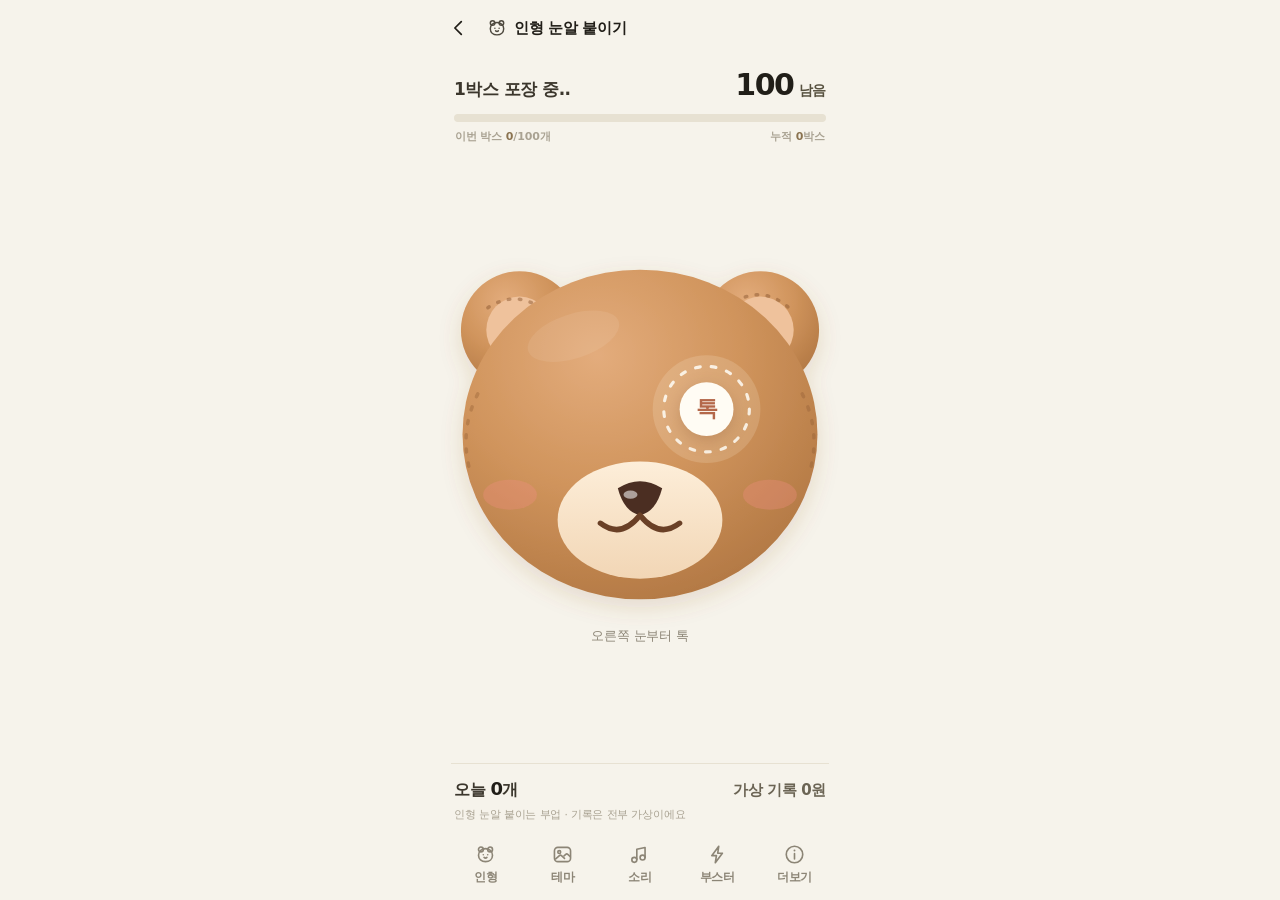
==== commit 5fb57f2e: "목표 게이지가 100개에서 멈추던 문제 수정: 1박스=100개 순환 + 매 인형 톡 튀는 연출 (moktak22)" ====
--- a/index.html
+++ b/index.html
@@ -6,7 +6,7 @@
   <meta name="theme-color" content="#F6F3EB" />
   <meta name="description" content="곰돌이와 토끼 인형에 눈알을 톡톡 붙이며 잡생각을 비우는 힐링 엔터테인먼트, 인형 눈알 붙이기." />
   <title>인형 눈알 붙이기</title>
-  <link rel="stylesheet" href="styles.css?v=moktak19" />
+  <link rel="stylesheet" href="styles.css?v=moktak22" />
 </head>
 <body>
   <div class="app" id="app">
@@ -30,16 +30,20 @@
       <h1 class="topbar__title">인형 눈알 붙이기</h1>
     </header>
 
-    <!-- 상단 진행 한 줄 + 얇은 진행 바 -->
-    <section class="progress" aria-label="오늘의 진행">
+    <!-- 상단: 이번 박스 포장 진행 (1박스 = 100개) -->
+    <section class="progress" aria-label="이번 박스 포장 진행">
       <div class="progress__head">
-        <p class="progress__label" id="progressLabel">눈알 붙이는 중..</p>
+        <p class="progress__label" id="progressLabel">1박스 포장 중..</p>
         <span class="focus-pill" id="focusPill" hidden>집중 <b id="focusTimer">30</b>초</span>
-        <span class="combo-chip" id="comboChip" hidden aria-live="off">🔥 <b>2</b>연속</span>
         <p class="progress__count"><b id="remainCount">100</b><span>남음</span></p>
       </div>
-      <div class="progress__track" role="progressbar" aria-label="오늘의 목표" aria-valuemin="0" aria-valuemax="100" aria-valuenow="0" id="progressBar">
-        <span class="progress__fill" id="progressFill"></span>
+      <div class="progress__track" role="progressbar" aria-label="이번 박스 포장" aria-valuemin="0" aria-valuemax="100" aria-valuenow="0" id="progressBar">
+        <span class="progress__fill" id="progressFill"><i class="progress__shine" aria-hidden="true"></i></span>
+        <span class="progress__tip" id="progressTip" aria-hidden="true"></span>
+      </div>
+      <div class="progress__foot">
+        <span class="progress__inbox">이번 박스 <b id="inBoxCount">0</b>/<span id="boxSizeText">100</span>개</span>
+        <span class="progress__boxes">누적 <b id="boxTotal">0</b>박스</span>
       </div>
     </section>
 
@@ -335,7 +339,6 @@
         <span>완성한 인형<strong id="statTotal">0</strong></span>
         <span>오늘 완성<strong id="statToday">0</strong></span>
         <span>특별 주문<strong id="statEvent">0</strong></span>
-        <span>최고 콤보<strong id="statCombo">0연속</strong></span>
       </div>
       <div class="switch-row">
         <span>눈 위치 가이드</span>
@@ -357,9 +360,9 @@
       <h2 id="aboutTitle">안내 및 출처</h2>
       <dl class="about-list">
         <dt>랜덤 눈 순서</dt>
-        <dd>인형마다 <b>왼쪽·오른쪽</b> 중 먼저 붙일 눈이 랜덤으로 정해져요. 점선 가이드와 한 줄 안내가 가리키는 눈부터 톡 붙이면 돼요.</dd>
-        <dt>콤보</dt>
-        <dd>순서대로 실수 없이 완성하면 <b>연속 콤보</b>가 쌓이고, 5연속·10연속부터는 가상 기록에 작은 보너스가 붙어요. 반대쪽 눈이나 다른 곳을 누르면 콤보가 <b>0</b>으로 돌아가고, 바로 이어서 붙일 수 있어요. 점수·등급·제한시간은 없어요.</dd>
+        <dd>인형마다 <b>왼쪽·오른쪽</b> 중 먼저 붙일 눈이 랜덤으로 정해져요. 점선 가이드와 한 줄 안내가 가리키는 눈을 톡 누르면 정위치에 깔끔하게 붙어요. 순서와 상관없이 언제 누르든 실패 없이 붙어요.</dd>
+        <dt>비게임(엔터테인먼트) 기준</dt>
+        <dd>이 앱은 <b>승패·점수·콤보·등급·제한시간·순위가 없는</b> 힐링 엔터테인먼트예요. 맞히고 틀리는 판정도 없고, 실수해도 벌점이나 멈춤이 없어요. 그저 눈알을 톡톡 붙이며 잠깐 쉬어가는 앱이에요.</dd>
         <dt>가상 기록</dt>
         <dd>오늘의 기록은 앱을 즐기기 위한 <b>가상의 숫자</b>예요. 실제 현금이나 토스포인트로 지급되지 않아요.</dd>
         <dt>광고</dt>
@@ -448,6 +451,6 @@
     <p style="padding:24px;text-align:center;font-family:sans-serif">이 미니앱을 사용하려면 자바스크립트를 켜 주세요.</p>
   </noscript>
 
-  <script src="app.js?v=moktak19"></script>
+  <script src="app.js?v=moktak22"></script>
 </body>
 </html>
--- a/styles.css
+++ b/styles.css
@@ -144,23 +144,6 @@
 }
 .focus-pill b { font-weight: 800; font-variant-numeric: tabular-nums; }
 
-/* 연속 콤보 칩: 진행 한 줄 안에서 진행을 방해하지 않는 작은 칩 */
-.combo-chip {
-  flex: 0 0 auto;
-  padding: 3px 8px 4px;
-  border-radius: 999px;
-  background: #F7E4D8;
-  color: #A85A36;
-  font-size: 10.5px;
-  font-weight: 700;
-  letter-spacing: -0.2px;
-  white-space: nowrap;
-  font-variant-numeric: tabular-nums;
-}
-.combo-chip b { font-weight: 800; }
-.combo-chip.is-hot { background: #F5D3B8; color: #8E3F1F; }
-.combo-chip.is-pop { animation: chipPop 0.32s cubic-bezier(0.2, 1.5, 0.4, 1) both; }
-
 .progress__count {
   margin: 0 0 0 auto;
   display: flex;
@@ -184,22 +167,127 @@
 }
 
 .progress__track {
-  height: 4px;
+  position: relative;
+  height: 8px;
   margin-top: 13px;
   border-radius: 999px;
   background: var(--track);
-  overflow: hidden;
 }
 .progress__fill {
+  position: relative;
   display: block;
   height: 100%;
   width: 0%;
   border-radius: inherit;
-  background: var(--fill);
-  transition: width 0.5s cubic-bezier(0.22, 1, 0.36, 1), background 0.3s ease;
-}
-.progress.is-done .progress__fill { background: #94B49F; }
-.progress.is-done .progress__count b { color: #3D6B54; }
+  background: linear-gradient(90deg, #EFC365 0%, #E79B5C 55%, #E8775E 100%);
+  box-shadow: 0 1px 6px rgba(216, 122, 74, 0.28);
+  overflow: hidden;
+  transition: width 0.42s cubic-bezier(0.22, 1, 0.36, 1), background 0.3s ease, box-shadow 0.3s ease;
+}
+/* 지금 채워지는 끝자락에 흐르는 빛 */
+.progress__shine {
+  position: absolute;
+  inset: 0;
+  background: linear-gradient(100deg, rgba(255, 255, 255, 0) 30%, rgba(255, 255, 255, 0.62) 48%, rgba(255, 255, 255, 0) 66%);
+  background-size: 220% 100%;
+  animation: gaugeShine 2.8s linear infinite;
+  pointer-events: none;
+}
+/* 게이지 끝점: 톡 튀는 작은 불빛 */
+.progress__tip {
+  position: absolute;
+  top: 50%;
+  left: 0%;
+  width: 11px;
+  height: 11px;
+  margin-left: -5.5px;
+  border-radius: 50%;
+  background: #FFF7E8;
+  box-shadow: 0 0 0 2px rgba(232, 138, 90, 0.28), 0 0 10px 2px rgba(232, 138, 90, 0.45);
+  transform: translateY(-50%);
+  transition: left 0.42s cubic-bezier(0.22, 1, 0.36, 1), opacity 0.25s ease;
+  pointer-events: none;
+}
+.progress.is-empty .progress__tip { opacity: 0; }
+
+/* 박스 하나를 채운 순간 */
+.progress.is-boxdone .progress__fill {
+  background: linear-gradient(90deg, #8CCBAE 0%, #6FBF9A 60%, #57AE8A 100%);
+  box-shadow: 0 1px 8px rgba(87, 174, 138, 0.34);
+}
+.progress.is-boxdone .progress__tip {
+  box-shadow: 0 0 0 2px rgba(87, 174, 138, 0.3), 0 0 14px 3px rgba(87, 174, 138, 0.5);
+}
+.progress.is-boxdone .progress__count b { color: #3D6B54; }
+.progress.is-boxdone .progress__label { color: #3D6B54; }
+
+/* 인형 하나를 끝낼 때마다 톡 튀는 반응 */
+.progress.is-pulse .progress__count b { animation: countBump 0.44s cubic-bezier(0.2, 1.5, 0.4, 1) both; }
+.progress.is-pulse .progress__count span { animation: unitFade 0.44s ease both; }
+.progress.is-pulse .progress__tip { animation: tipPop 0.44s cubic-bezier(0.2, 1.6, 0.4, 1) both; }
+.progress.is-pulse .progress__label { animation: labelNudge 0.44s ease both; }
+
+/* 게이지 끝에서 톡 튀어 오르는 +1 */
+.progress__plus {
+  position: absolute;
+  top: -3px;
+  transform: translateX(-50%);
+  font-size: 11px;
+  font-style: normal;
+  font-weight: 800;
+  letter-spacing: -0.3px;
+  color: #D9704F;
+  pointer-events: none;
+  animation: plusFloat 0.85s cubic-bezier(0.2, 0.9, 0.3, 1) forwards;
+}
+
+@keyframes gaugeShine {
+  0% { background-position: 140% 0; }
+  100% { background-position: -40% 0; }
+}
+@keyframes countBump {
+  0% { transform: scale(1); }
+  35% { transform: scale(1.22); color: #D9704F; }
+  100% { transform: scale(1); }
+}
+@keyframes unitFade {
+  0% { opacity: 0.35; }
+  100% { opacity: 1; }
+}
+@keyframes tipPop {
+  0% { transform: translateY(-50%) scale(1); }
+  40% { transform: translateY(-50%) scale(1.85); }
+  100% { transform: translateY(-50%) scale(1); }
+}
+@keyframes labelNudge {
+  0% { transform: translateX(0); }
+  30% { transform: translateX(2px); }
+  100% { transform: translateX(0); }
+}
+@keyframes plusFloat {
+  0% { opacity: 0; transform: translate(-50%, 4px) scale(0.8); }
+  25% { opacity: 1; transform: translate(-50%, -2px) scale(1); }
+  100% { opacity: 0; transform: translate(-50%, -16px) scale(1); }
+}
+
+/* 이번 박스 / 누적 박스 한 줄 */
+.progress__foot {
+  display: flex;
+  align-items: baseline;
+  justify-content: space-between;
+  gap: 10px;
+  margin-top: 7px;
+  padding: 0 1px;
+  font-size: 11px;
+  font-weight: 600;
+  letter-spacing: -0.15px;
+  color: var(--ink-4);
+  font-variant-numeric: tabular-nums;
+}
+.progress__foot b { font-weight: 800; color: #6B6454; }
+.progress__inbox b { color: #8A7350; }
+.progress__boxes b { color: #8A7350; }
+.progress.is-boxdone .progress__foot b { color: #3D6B54; }
 
 /* ---------------- 인형 무대 (카드 없음) ---------------- */
 .stage {
@@ -222,9 +310,6 @@
   align-items: center;
   justify-content: center;
 }
-
-/* 삐끗: 콤보가 끊길 때 인형이 짧게 흔들려요 */
-.doll-area.is-shake { animation: dollShake 0.42s cubic-bezier(0.36, 0.07, 0.19, 0.97); }
 
 .doll-svg {
   flex: 0 0 auto;
@@ -291,7 +376,6 @@
   animation: guideSpin 9s linear infinite;
 }
 .guide-ring.is-soft { opacity: 0.38; }
-.guide-ring.is-nudge { animation: guideNudge 0.5s ease-in-out 2; }
 
 .tap-pointer { filter: drop-shadow(0 3px 5px rgba(110, 62, 34, 0.22)); }
 .tap-pointer__bob { animation: pointerBob 1.2s ease-in-out infinite; }
@@ -759,13 +843,13 @@
 /* 설정 및 기록 */
 .stat-grid {
   display: grid;
-  grid-template-columns: 1fr 1fr;
-  gap: 8px;
+  grid-template-columns: repeat(3, 1fr);
+  gap: 7px;
   margin: 14px 0 10px;
 }
 .stat-grid span {
   flex: 1;
-  padding: 12px 14px;
+  padding: 11px 10px;
   border-radius: 14px;
   background: var(--bg-soft);
   text-align: left;
@@ -777,7 +861,7 @@
 .stat-grid strong {
   display: block;
   margin-top: 3px;
-  font-size: 17px;
+  font-size: 16px;
   font-weight: 800;
   letter-spacing: -0.5px;
   color: var(--ink);
@@ -1073,23 +1157,11 @@
   0%, 100% { transform: rotate(0); }
   50% { transform: rotate(-4deg) translateY(-3px); }
 }
-@keyframes dollShake {
-  0%, 100% { transform: translateX(0) rotate(0); }
-  16% { transform: translateX(-6px) rotate(-1.3deg); }
-  36% { transform: translateX(5px) rotate(1.1deg); }
-  56% { transform: translateX(-4px) rotate(-0.8deg); }
-  76% { transform: translateX(2px) rotate(0.4deg); }
-}
 @keyframes guideHalo {
   0%, 100% { opacity: 0.06; transform: scale(0.94); }
   50% { opacity: 0.16; transform: scale(1.1); }
 }
 @keyframes guideSpin { to { stroke-dashoffset: -66; } }
-@keyframes guideNudge {
-  0%, 100% { transform: translateX(0); }
-  25% { transform: translateX(-4px); }
-  75% { transform: translateX(4px); }
-}
 @keyframes pointerBob {
   0%, 100% { transform: translateY(-2px); opacity: 0.9; }
   50% { transform: translateY(4px); opacity: 1; }
@@ -1190,6 +1262,7 @@
 }
 
 @media (max-height: 640px) {
+  .progress__foot { display: none; }
   .doll-svg { width: min(82vw, 38dvh, 288px); }
   .notice-line { display: none; }
   .tab__label { font-size: 11px; }
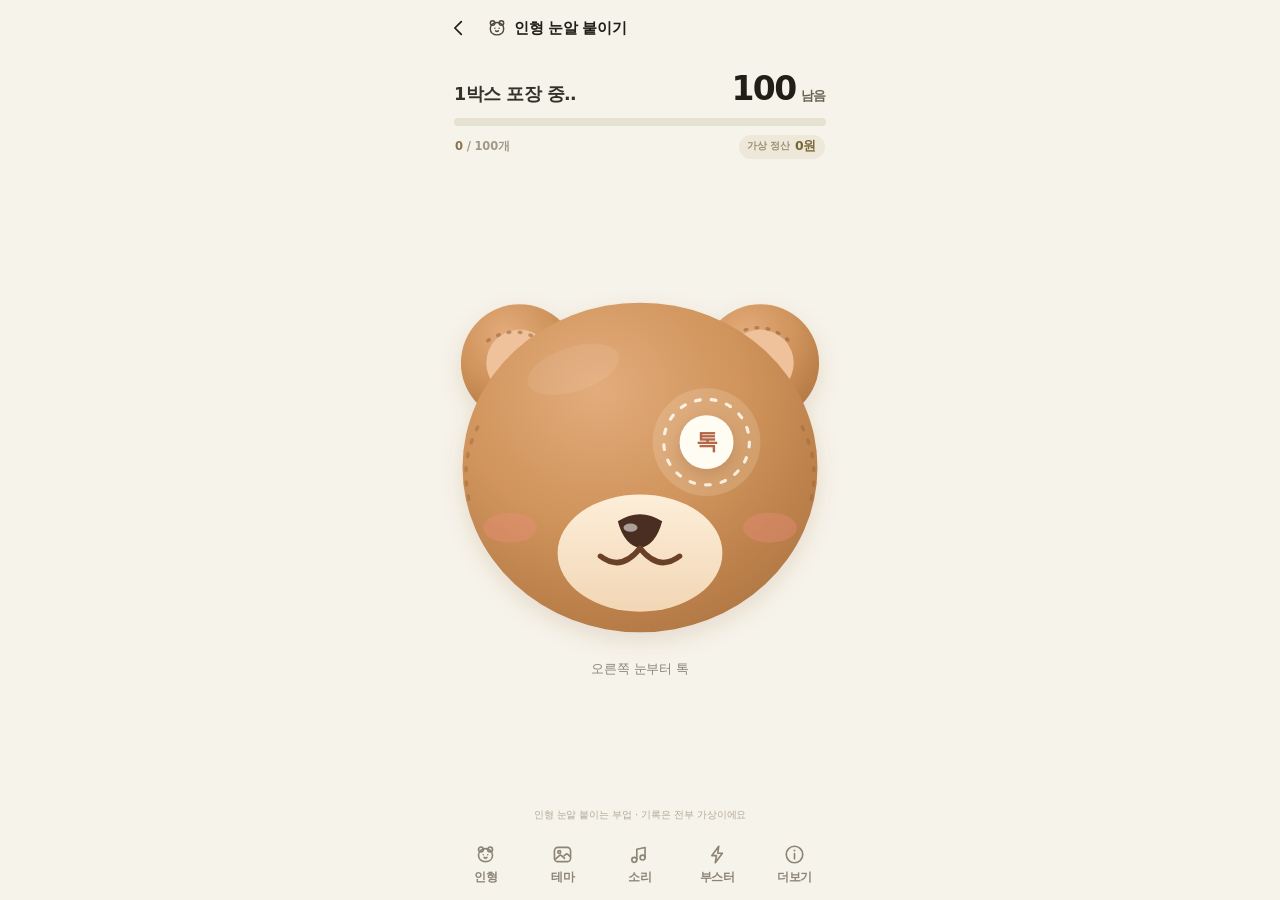
==== commit 7fd4fcf4: "상단 현황 한 곳으로 통합: 박스 진행 + 누적 + 가상 정산 배지, 인형 아래 요약 줄 제거 (moktak23)" ====
--- a/index.html
+++ b/index.html
@@ -6,7 +6,7 @@
   <meta name="theme-color" content="#F6F3EB" />
   <meta name="description" content="곰돌이와 토끼 인형에 눈알을 톡톡 붙이며 잡생각을 비우는 힐링 엔터테인먼트, 인형 눈알 붙이기." />
   <title>인형 눈알 붙이기</title>
-  <link rel="stylesheet" href="styles.css?v=moktak22" />
+  <link rel="stylesheet" href="styles.css?v=moktak23" />
 </head>
 <body>
   <div class="app" id="app">
@@ -30,8 +30,8 @@
       <h1 class="topbar__title">인형 눈알 붙이기</h1>
     </header>
 
-    <!-- 상단: 이번 박스 포장 진행 (1박스 = 100개) -->
-    <section class="progress" aria-label="이번 박스 포장 진행">
+    <!-- 상단: 이번 박스 포장 진행 + 오늘 현황 + 가상 정산 (한 곳에 통합 · 1박스 = 100개) -->
+    <section class="progress" aria-label="이번 박스 포장 진행과 가상 정산">
       <div class="progress__head">
         <p class="progress__label" id="progressLabel">1박스 포장 중..</p>
         <span class="focus-pill" id="focusPill" hidden>집중 <b id="focusTimer">30</b>초</span>
@@ -41,9 +41,12 @@
         <span class="progress__fill" id="progressFill"><i class="progress__shine" aria-hidden="true"></i></span>
         <span class="progress__tip" id="progressTip" aria-hidden="true"></span>
       </div>
-      <div class="progress__foot">
-        <span class="progress__inbox">이번 박스 <b id="inBoxCount">0</b>/<span id="boxSizeText">100</span>개</span>
-        <span class="progress__boxes">누적 <b id="boxTotal">0</b>박스</span>
+      <div class="progress__meta">
+        <p class="progress__inbox" id="inBoxLine"><b>0</b> / 100개</p>
+        <p class="progress__payout" id="payoutChip">
+          <span class="progress__payout-label">가상 정산</span>
+          <b class="progress__payout-amount" id="payoutAmount">0원</b>
+        </p>
       </div>
     </section>
 
@@ -123,11 +126,7 @@
       <p class="hint" id="hint" aria-live="polite">눈을 톡 눌러 보세요</p>
     </main>
 
-    <!-- 오늘 요약 한 줄 -->
-    <section class="summary" aria-label="오늘의 기록">
-      <p class="summary__left">오늘 <b id="todayCount">0</b>개</p>
-      <p class="summary__right" id="summaryRight">가상 기록 0원</p>
-    </section>
+    <!-- 고지 한 줄: 탭 바 바로 위에 아주 은은하게 -->
     <p class="notice-line">인형 눈알 붙이는 부업 · 기록은 전부 가상이에요</p>
 
     <!-- 하단 아이콘 탭 바 -->
@@ -451,6 +450,6 @@
     <p style="padding:24px;text-align:center;font-family:sans-serif">이 미니앱을 사용하려면 자바스크립트를 켜 주세요.</p>
   </noscript>
 
-  <script src="app.js?v=moktak22"></script>
+  <script src="app.js?v=moktak23"></script>
 </body>
 </html>
--- a/styles.css
+++ b/styles.css
@@ -106,10 +106,10 @@
   text-overflow: ellipsis;
 }
 
-/* ---------------- 진행 한 줄 ---------------- */
+/* ---------------- 상단 통합 현황 (박스 진행 + 누적 + 가상 정산) ---------------- */
 .progress {
   flex: 0 0 auto;
-  margin-top: 14px;
+  margin-top: 16px;
   padding: 0 3px;
 }
 
@@ -122,10 +122,10 @@
 .progress__label {
   margin: 0;
   min-width: 0;
-  font-size: 17px;
-  font-weight: 600;
-  letter-spacing: -0.5px;
-  color: #3B362C;
+  font-size: 17.5px;
+  font-weight: 600;
+  letter-spacing: -0.55px;
+  color: #34302A;
   white-space: nowrap;
   overflow: hidden;
   text-overflow: ellipsis;
@@ -152,24 +152,26 @@
   white-space: nowrap;
 }
 .progress__count b {
-  font-size: 30px;
+  display: inline-block;
+  font-size: 33px;
   font-weight: 800;
-  letter-spacing: -1.4px;
+  letter-spacing: -1.6px;
   line-height: 1;
   color: var(--ink);
   font-variant-numeric: tabular-nums;
+  transform-origin: 60% 60%;
 }
 .progress__count span {
-  font-size: 14px;
+  font-size: 13px;
   font-weight: 600;
   letter-spacing: -0.3px;
-  color: #57513F;
+  color: #6B6454;
 }
 
 .progress__track {
   position: relative;
   height: 8px;
-  margin-top: 13px;
+  margin-top: 12px;
   border-radius: 999px;
   background: var(--track);
 }
@@ -226,6 +228,7 @@
 .progress.is-pulse .progress__count span { animation: unitFade 0.44s ease both; }
 .progress.is-pulse .progress__tip { animation: tipPop 0.44s cubic-bezier(0.2, 1.6, 0.4, 1) both; }
 .progress.is-pulse .progress__label { animation: labelNudge 0.44s ease both; }
+.progress.is-pulse .progress__payout-amount { animation: payoutPop 0.48s cubic-bezier(0.2, 1.5, 0.4, 1) both; }
 
 /* 게이지 끝에서 톡 튀어 오르는 +1 */
 .progress__plus {
@@ -269,25 +272,70 @@
   25% { opacity: 1; transform: translate(-50%, -2px) scale(1); }
   100% { opacity: 0; transform: translate(-50%, -16px) scale(1); }
 }
-
-/* 이번 박스 / 누적 박스 한 줄 */
-.progress__foot {
-  display: flex;
-  align-items: baseline;
+@keyframes payoutPop {
+  0% { transform: scale(1); }
+  38% { transform: scale(1.14); color: #C97A46; }
+  100% { transform: scale(1); }
+}
+
+/* 바 바로 아래 보조 메타 줄: 왼쪽 누적·이번 박스 / 오른쪽 가상 정산 배지 */
+.progress__meta {
+  display: flex;
+  align-items: center;
   justify-content: space-between;
   gap: 10px;
-  margin-top: 7px;
+  margin-top: 9px;
   padding: 0 1px;
-  font-size: 11px;
-  font-weight: 600;
-  letter-spacing: -0.15px;
-  color: var(--ink-4);
+}
+
+.progress__inbox {
+  margin: 0;
+  min-width: 0;
+  font-size: 11.5px;
+  font-weight: 600;
+  letter-spacing: -0.18px;
+  line-height: 1.2;
+  color: #A29A88;
   font-variant-numeric: tabular-nums;
-}
-.progress__foot b { font-weight: 800; color: #6B6454; }
-.progress__inbox b { color: #8A7350; }
-.progress__boxes b { color: #8A7350; }
-.progress.is-boxdone .progress__foot b { color: #3D6B54; }
+  white-space: nowrap;
+  overflow: hidden;
+  text-overflow: ellipsis;
+}
+.progress__inbox b { font-weight: 800; color: #8A7350; }
+.progress__inbox .u { font-weight: 500; color: #ADA491; }
+
+.progress__payout {
+  margin: 0;
+  flex: 0 0 auto;
+  display: inline-flex;
+  align-items: center;
+  gap: 5px;
+  padding: 3px 9px 4px 8px;
+  border-radius: 999px;
+  background: rgba(190, 168, 124, 0.15);
+  white-space: nowrap;
+  transition: background 0.3s ease;
+}
+.progress__payout-label {
+  font-size: 9.5px;
+  font-weight: 600;
+  letter-spacing: -0.1px;
+  color: #9C8D6D;
+}
+.progress__payout-amount {
+  display: inline-block;
+  font-size: 12.5px;
+  font-weight: 800;
+  letter-spacing: -0.35px;
+  color: #7A6535;
+  font-variant-numeric: tabular-nums;
+  transform-origin: 50% 70%;
+}
+.progress.is-boxdone .progress__inbox b,
+.progress.is-boxdone .progress__payout-amount { color: #3D6B54; }
+.progress.is-boxdone .progress__payout { background: rgba(108, 170, 140, 0.16); }
+.progress.is-boxdone .progress__payout-label,
+.progress.is-boxdone .progress__inbox { color: #7E9E8C; }
 
 /* ---------------- 인형 무대 (카드 없음) ---------------- */
 .stage {
@@ -434,48 +482,20 @@
   animation: sparkle 0.7s ease-out forwards;
 }
 
-/* ---------------- 오늘 요약 ---------------- */
-.summary {
-  flex: 0 0 auto;
-  display: flex;
-  align-items: baseline;
-  justify-content: space-between;
-  gap: 12px;
-  margin-top: 8px;
-  padding: 14px 3px 0;
-  border-top: 1px solid var(--line);
-}
-.summary__left,
-.summary__right {
-  margin: 0;
-  font-size: 16px;
-  font-weight: 600;
-  letter-spacing: -0.4px;
-  color: #3B362C;
-  white-space: nowrap;
-}
-.summary__left b {
-  font-size: 18px;
-  font-weight: 800;
-  letter-spacing: -0.5px;
-  color: var(--ink);
-  font-variant-numeric: tabular-nums;
-}
-.summary__right {
-  font-size: 15px;
-  font-weight: 600;
-  color: #6B6454;
-  font-variant-numeric: tabular-nums;
-}
-
+/* ---------------- 고지 한 줄 (탭 바 바로 위, 아주 은은하게) ---------------- */
 .notice-line {
   flex: 0 0 auto;
-  margin: 7px 0 0;
-  padding: 0 3px;
-  font-size: 10.5px;
+  margin: 0;
+  padding: 2px 0 0;
+  text-align: center;
+  font-size: 10px;
   font-weight: 500;
-  letter-spacing: -0.15px;
-  color: var(--ink-4);
+  letter-spacing: -0.1px;
+  line-height: 1.4;
+  color: #B3AA98;
+  white-space: nowrap;
+  overflow: hidden;
+  text-overflow: ellipsis;
 }
 
 /* ---------------- 하단 아이콘 탭 바 ---------------- */
@@ -1252,17 +1272,16 @@
 @media (max-height: 740px) {
   .topbar { height: 50px; }
   .progress { margin-top: 10px; }
-  .progress__count b { font-size: 26px; }
-  .progress__label { font-size: 15.5px; }
+  .progress__count b { font-size: 29px; }
+  .progress__label { font-size: 16px; }
   .doll-svg { width: min(92vw, 44dvh, 344px); }
   .hint { margin-top: 4px; }
-  .summary { padding-top: 10px; }
   .tabbar { padding-top: 2px; }
   .tab { min-height: 52px; }
 }
 
 @media (max-height: 640px) {
-  .progress__foot { display: none; }
+  .progress__meta { display: none; }
   .doll-svg { width: min(82vw, 38dvh, 288px); }
   .notice-line { display: none; }
   .tab__label { font-size: 11px; }
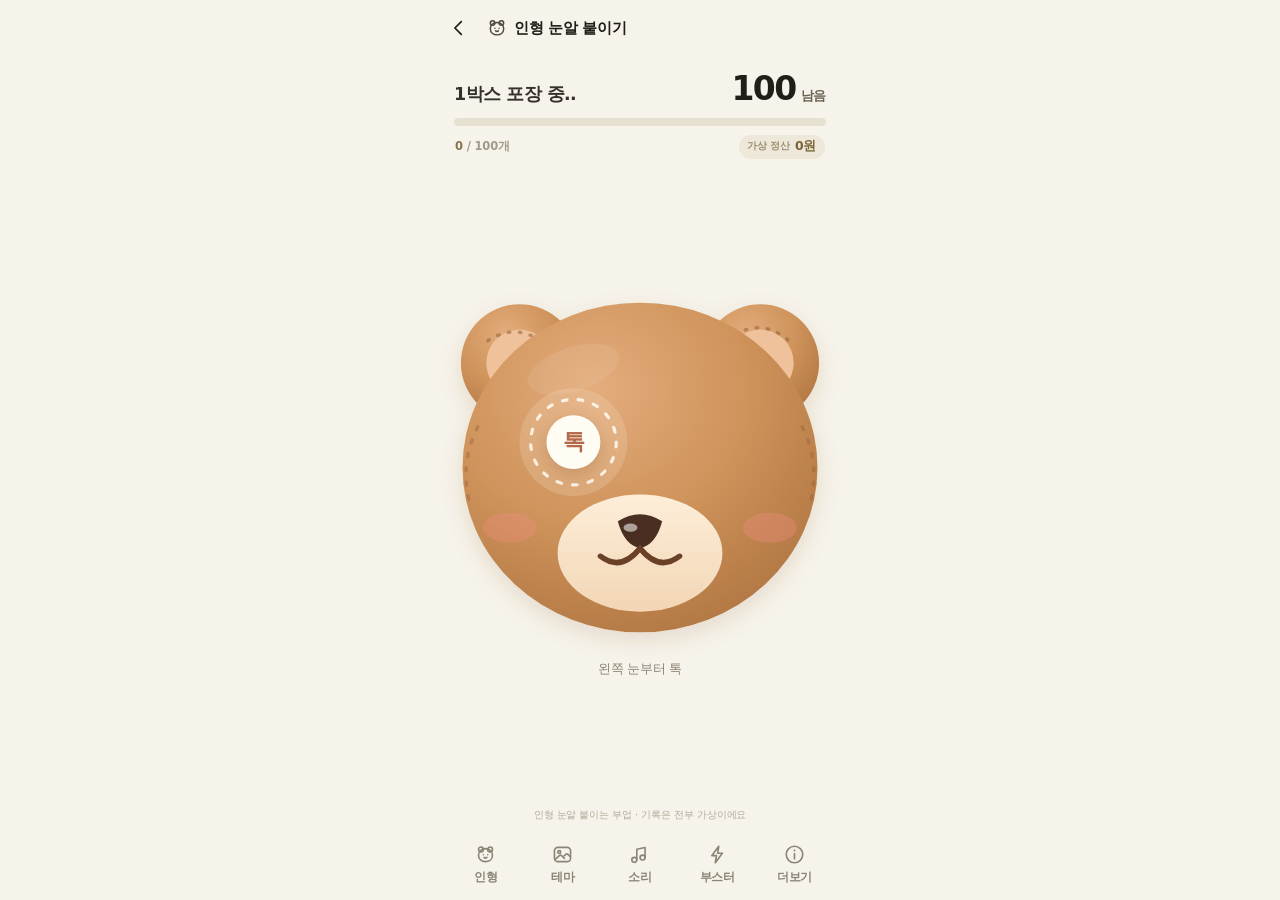
==== commit 1493203a: "금액 표기를 '가상 정산'으로 통일하고 캐시 버스터 moktak24, README에 통합 현황·검증 결과 반영" ====
--- a/index.html
+++ b/index.html
@@ -6,7 +6,7 @@
   <meta name="theme-color" content="#F6F3EB" />
   <meta name="description" content="곰돌이와 토끼 인형에 눈알을 톡톡 붙이며 잡생각을 비우는 힐링 엔터테인먼트, 인형 눈알 붙이기." />
   <title>인형 눈알 붙이기</title>
-  <link rel="stylesheet" href="styles.css?v=moktak23" />
+  <link rel="stylesheet" href="styles.css?v=moktak24" />
 </head>
 <body>
   <div class="app" id="app">
@@ -362,8 +362,8 @@
         <dd>인형마다 <b>왼쪽·오른쪽</b> 중 먼저 붙일 눈이 랜덤으로 정해져요. 점선 가이드와 한 줄 안내가 가리키는 눈을 톡 누르면 정위치에 깔끔하게 붙어요. 순서와 상관없이 언제 누르든 실패 없이 붙어요.</dd>
         <dt>비게임(엔터테인먼트) 기준</dt>
         <dd>이 앱은 <b>승패·점수·콤보·등급·제한시간·순위가 없는</b> 힐링 엔터테인먼트예요. 맞히고 틀리는 판정도 없고, 실수해도 벌점이나 멈춤이 없어요. 그저 눈알을 톡톡 붙이며 잠깐 쉬어가는 앱이에요.</dd>
-        <dt>가상 기록</dt>
-        <dd>오늘의 기록은 앱을 즐기기 위한 <b>가상의 숫자</b>예요. 실제 현금이나 토스포인트로 지급되지 않아요.</dd>
+        <dt>가상 정산</dt>
+        <dd>화면 위 정산 금액은 앱을 즐기기 위한 <b>가상의 숫자</b>예요. 실제 현금이나 토스포인트로 지급되지 않아요.</dd>
         <dt>광고</dt>
         <dd>화면 아래 <b>배너 광고</b>는 앱을 쓰는 동안 조용히 보여요. 보상형 광고(집중 모드·스페셜 배경)는 <b>사전 안내를 거쳐</b> 재생되고, 쉬어가기 카드는 광고 없이 이어져요.</dd>
         <dt>알림</dt>
@@ -450,6 +450,6 @@
     <p style="padding:24px;text-align:center;font-family:sans-serif">이 미니앱을 사용하려면 자바스크립트를 켜 주세요.</p>
   </noscript>
 
-  <script src="app.js?v=moktak23"></script>
+  <script src="app.js?v=moktak24"></script>
 </body>
 </html>
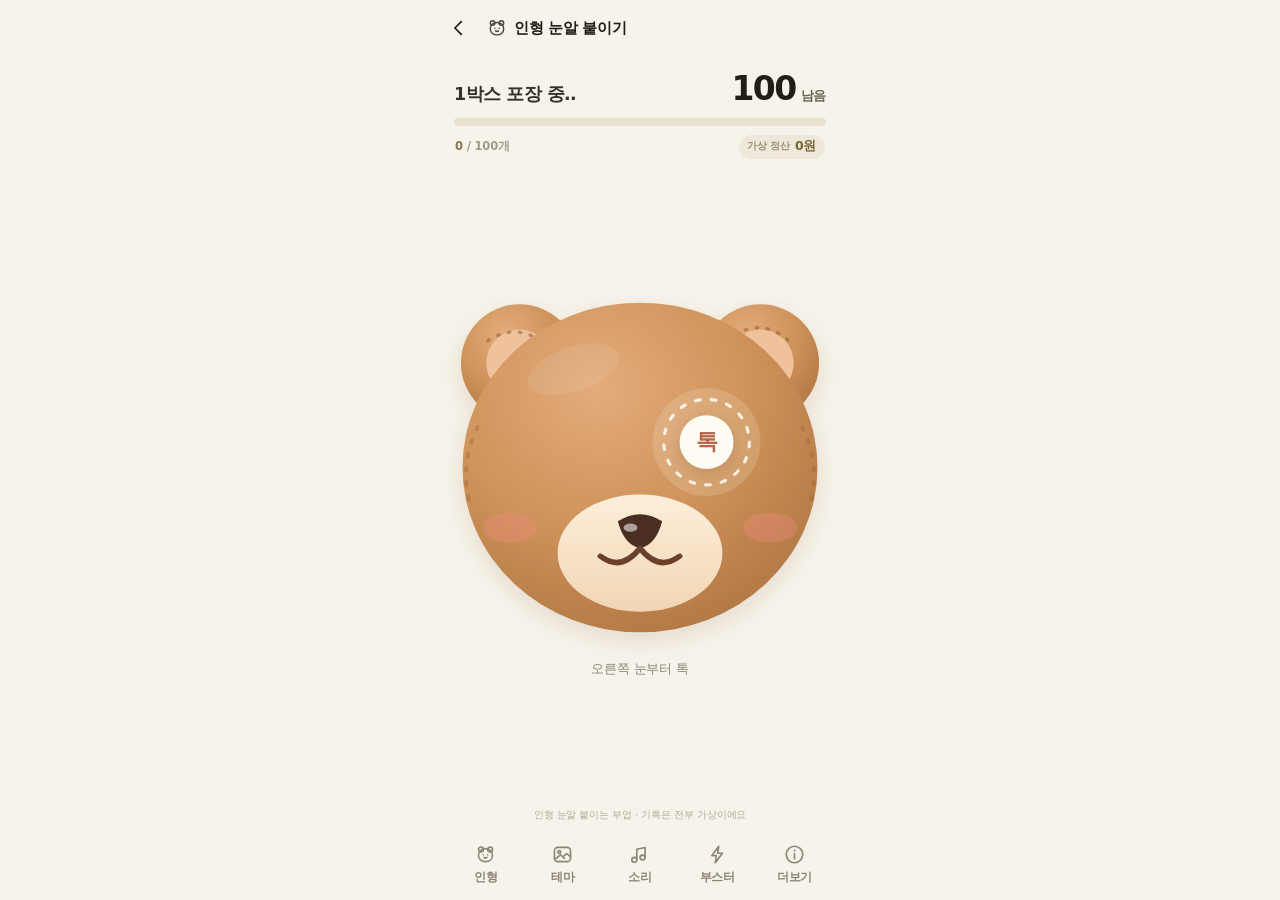
==== commit 7a0ddf90: "테마 시트 위 광고 안내 창이 눌리지 않던 z-index 버그 수정 + favicon 추가, 캐시 버스터 moktak25 (전체 QA)" ====
--- a/index.html
+++ b/index.html
@@ -4,9 +4,10 @@
   <meta charset="utf-8" />
   <meta name="viewport" content="width=device-width, initial-scale=1, viewport-fit=cover, user-scalable=no" />
   <meta name="theme-color" content="#F6F3EB" />
+  <link rel="icon" href="favicon.svg" type="image/svg+xml" />
   <meta name="description" content="곰돌이와 토끼 인형에 눈알을 톡톡 붙이며 잡생각을 비우는 힐링 엔터테인먼트, 인형 눈알 붙이기." />
   <title>인형 눈알 붙이기</title>
-  <link rel="stylesheet" href="styles.css?v=moktak24" />
+  <link rel="stylesheet" href="styles.css?v=moktak25" />
 </head>
 <body>
   <div class="app" id="app">
@@ -450,6 +451,6 @@
     <p style="padding:24px;text-align:center;font-family:sans-serif">이 미니앱을 사용하려면 자바스크립트를 켜 주세요.</p>
   </noscript>
 
-  <script src="app.js?v=moktak24"></script>
+  <script src="app.js?v=moktak25"></script>
 </body>
 </html>
--- a/styles.css
+++ b/styles.css
@@ -792,7 +792,9 @@
 .modal {
   position: fixed;
   inset: 0;
-  z-index: 100;
+  /* 시트(z-index 110) 위에 떠야 해요. 테마 시트에서 여는 보상형 광고 안내·재생 창이
+     시트 뒤로 가려지면 버튼을 누를 수 없어서 130으로 올렸습니다. */
+  z-index: 130;
   display: grid;
   place-items: center;
   padding: 22px;
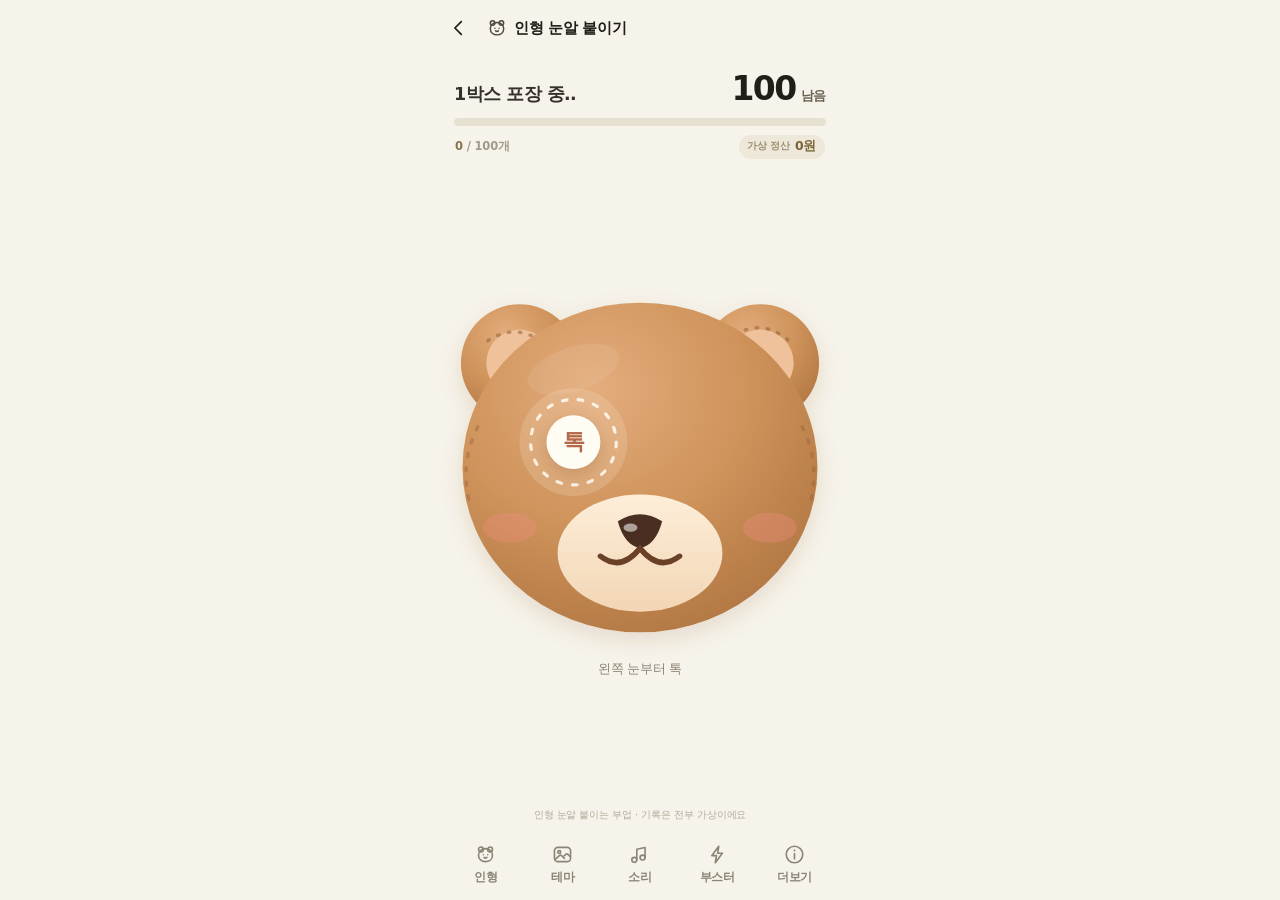
==== commit ff2396a1: "햅틱 추가: 눈알 tap·완성 tickMedium·특별 주문 success·박스 confetti (토스 브릿지 + 안드로이드 vibrate 폴백), 설정에 진동 스위치, 캐시 버스" ====
--- a/index.html
+++ b/index.html
@@ -7,7 +7,7 @@
   <link rel="icon" href="favicon.svg" type="image/svg+xml" />
   <meta name="description" content="곰돌이와 토끼 인형에 눈알을 톡톡 붙이며 잡생각을 비우는 힐링 엔터테인먼트, 인형 눈알 붙이기." />
   <title>인형 눈알 붙이기</title>
-  <link rel="stylesheet" href="styles.css?v=moktak25" />
+  <link rel="stylesheet" href="styles.css?v=moktak26" />
 </head>
 <body>
   <div class="app" id="app">
@@ -346,6 +346,12 @@
           <i aria-hidden="true"></i>
         </button>
       </div>
+      <div class="switch-row">
+        <span>진동(햅틱)</span>
+        <button class="switch" id="hapticSwitch" type="button" role="switch" aria-checked="true" aria-label="진동(햅틱)">
+          <i aria-hidden="true"></i>
+        </button>
+      </div>
       <div class="modal-actions">
         <button class="btn btn--ghost" id="resetBtn" type="button">기록 초기화</button>
         <button class="btn btn--primary" type="button" data-close="recordModal">확인</button>
@@ -371,6 +377,8 @@
         <dd>알림은 <b>동의한 경우에만</b> 매일 저녁 8시에 보내요. 더보기 → 알림 받기에서 언제든 끌 수 있어요.</dd>
         <dt>그림과 소리</dt>
         <dd>인형 그림은 직접 그린 인라인 SVG, 소리는 Web Audio로 만든 합성음이에요. 외부 이미지·폰트·음원 요청은 없어요.</dd>
+        <dt>진동(햅틱)</dt>
+        <dd>눈을 붙일 때와 인형을 완성할 때 손끝으로 살짝 알려드려요. 토스 앱에서는 토스 햅틱으로, 안드로이드 웹 브라우저에서는 짧은 진동으로 울려요. 진동을 지원하지 않는 환경(iOS 사파리 등)에서는 조용히 넘어가고, 더보기 → 설정 및 기록에서 끌 수 있어요.</dd>
         <dt>저장</dt>
         <dd>만든 인형 수와 설정은 이 기기의 브라우저 저장소에만 남아요.</dd>
       </dl>
@@ -451,6 +459,6 @@
     <p style="padding:24px;text-align:center;font-family:sans-serif">이 미니앱을 사용하려면 자바스크립트를 켜 주세요.</p>
   </noscript>
 
-  <script src="app.js?v=moktak25"></script>
+  <script src="app.js?v=moktak26"></script>
 </body>
 </html>
